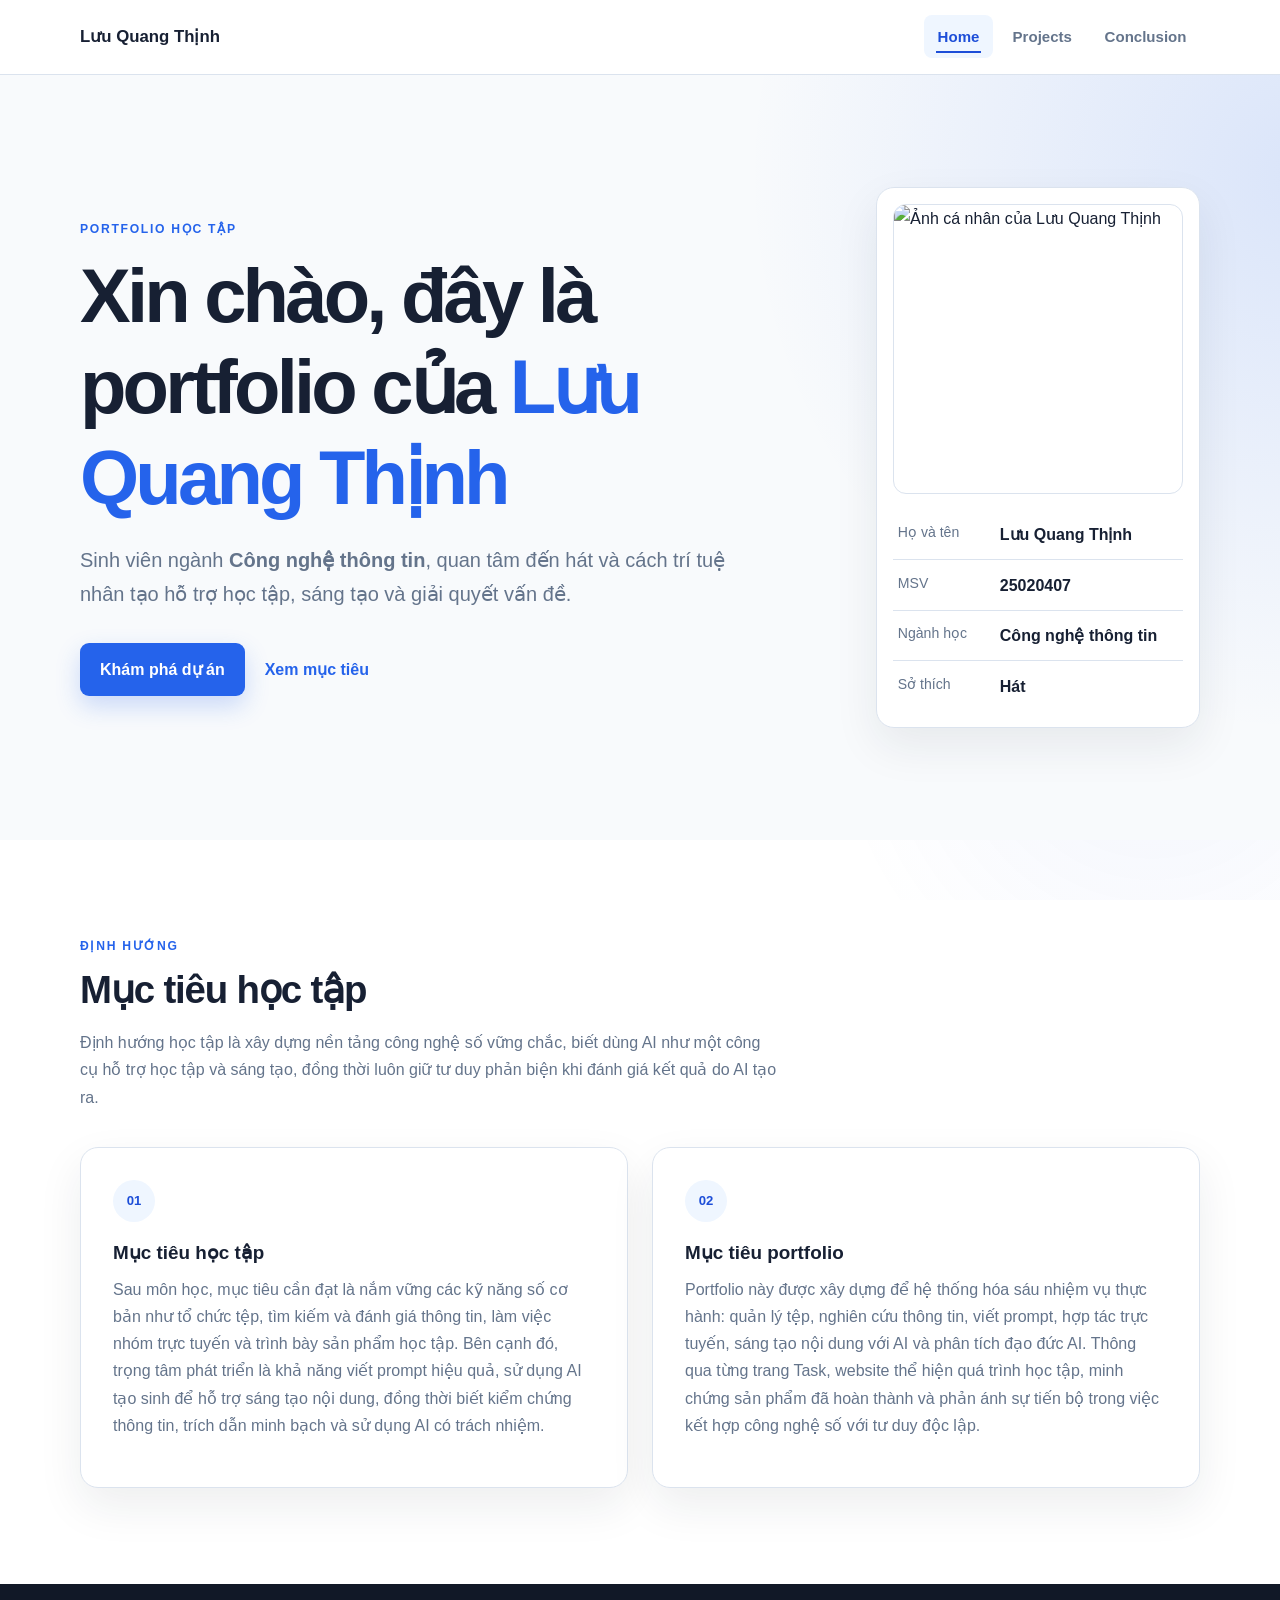
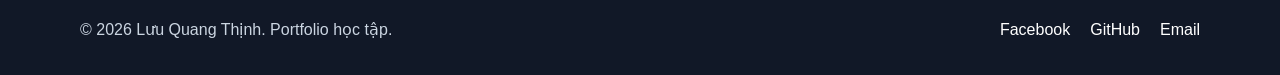
==== index.html @ da43f562 "first commit" ====
<!DOCTYPE html>
<html lang="vi">
<head>
    <meta charset="UTF-8">
    <meta name="viewport" content="width=device-width, initial-scale=1.0">
    <meta name="description" content="Portfolio môn Nhập môn Công nghệ số và Ứng dụng Trí tuệ nhân tạo.">
    <title>Giới thiệu | Portfolio cá nhân</title>
    <link rel="stylesheet" href="style.css?v=20260608">
    <link rel="stylesheet" href="effects.css?v=20260608h">
    <script src="effects.js?v=20260608h" defer></script>
</head>
<body>
    <!-- Liên kết hỗ trợ người dùng bàn phím bỏ qua menu. -->
    <a class="skip-link" href="#main-content">Đi đến nội dung chính</a>

    <!-- Header và menu được giữ nhất quán trên cả ba trang. -->
    <header class="site-header">
        <div class="container nav-wrapper">
            <a class="brand" href="index.html">Lưu Quang Thịnh</a>
            <nav aria-label="Điều hướng chính">
                <ul class="nav-list">
                    <li><a class="active" href="index.html" aria-current="page">Home</a></li>
                    <li><a href="portfolio.html">Projects</a></li>
                    <li><a href="conclusion.html">Conclusion</a></li>
                </ul>
            </nav>
        </div>
    </header>

    <main id="main-content">
        <!-- Khu vực mở đầu: thay nội dung trong ngoặc vuông bằng thông tin cá nhân. -->
        <section class="hero">
            <div class="container hero-grid">
                <div>
                    <p class="eyebrow">Portfolio học tập</p>
                    <h1>Xin chào, đây là portfolio của <span>Lưu Quang Thịnh</span></h1>
                    <p class="lead">
                        Sinh viên ngành <strong>Công nghệ thông tin</strong>, quan tâm đến
                        hát và cách trí tuệ nhân tạo hỗ trợ học tập,
                        sáng tạo và giải quyết vấn đề.
                    </p>
                    <div class="button-group">
                        <a class="button" href="portfolio.html">Khám phá dự án</a>
                        <a class="text-link" href="#goals">Xem mục tiêu</a>
                    </div>
                </div>

                <aside class="profile-card" aria-label="Thông tin nhanh">
                    <img class="profile-photo" src="assets/images/me.png" alt="Ảnh cá nhân của Lưu Quang Thịnh">
                    <dl class="profile-details">
                        <div>
                            <dt>Họ và tên</dt>
                            <dd>Lưu Quang Thịnh</dd>
                        </div>
                        <div>
                            <dt>MSV</dt>
                            <dd>25020407</dd>
                        </div>
                        <div>
                            <dt>Ngành học</dt>
                            <dd>Công nghệ thông tin</dd>
                        </div>
                        <div>
                            <dt>Sở thích</dt>
                            <dd>Hát</dd>
                        </div>
                    </dl>
                </aside>
            </div>
        </section>

        <!-- Hai thẻ mục tiêu giúp nội dung ngắn gọn và dễ chấm theo rubric. -->
        <section id="goals" class="section">
            <div class="container">
                <div class="section-heading">
                    <p class="eyebrow">Định hướng</p>
                    <h2>Mục tiêu học tập</h2>
                    <p>
                        Định hướng học tập là xây dựng nền tảng công nghệ số vững chắc, biết
                        dùng AI như một công cụ hỗ trợ học tập và sáng tạo, đồng thời luôn giữ
                        tư duy phản biện khi đánh giá kết quả do AI tạo ra.
                    </p>
                </div>

                <div class="card-grid two-columns">
                    <article class="card">
                        <span class="card-number">01</span>
                        <h3>Mục tiêu học tập</h3>
                        <p>
                            Sau môn học, mục tiêu cần đạt là nắm vững các kỹ năng số cơ bản như
                            tổ chức tệp, tìm kiếm và đánh giá thông tin, làm việc nhóm trực tuyến
                            và trình bày sản phẩm học tập. Bên cạnh đó, trọng tâm phát triển là
                            khả năng viết prompt hiệu quả, sử dụng AI tạo sinh để hỗ trợ sáng tạo
                            nội dung, đồng thời biết kiểm chứng thông tin, trích dẫn minh bạch và
                            sử dụng AI có trách nhiệm.
                        </p>
                    </article>

                    <article class="card">
                        <span class="card-number">02</span>
                        <h3>Mục tiêu portfolio</h3>
                        <p>
                            Portfolio này được xây dựng để hệ thống hóa sáu nhiệm vụ thực hành:
                            quản lý tệp, nghiên cứu thông tin, viết prompt, hợp tác trực tuyến,
                            sáng tạo nội dung với AI và phân tích đạo đức AI. Thông qua từng trang
                            Task, website thể hiện quá trình học tập, minh chứng sản phẩm đã hoàn
                            thành và phản ánh sự tiến bộ trong việc kết hợp công nghệ số với tư duy
                            độc lập.
                        </p>
                    </article>
                </div>
            </div>
        </section>
    </main>

    <!-- Cập nhật năm, email và đường dẫn mạng xã hội trước khi nộp bài. -->
    <footer class="site-footer">
        <div class="container footer-wrapper">
            <p>&copy; 2026 Lưu Quang Thịnh. Portfolio học tập.</p>
            <ul class="social-links" aria-label="Hồ sơ mạng xã hội">
                <li><a href="https://www.facebook.com/thinh.luuquang.33" target="_blank" rel="noopener noreferrer">Facebook</a></li>
                <li><a href="https://github.com/shibaizabest" target="_blank" rel="noopener noreferrer">GitHub</a></li>
                <li><a href="mailto:25020407@vnu.edu.vn">Email</a></li>
            </ul>
        </div>
    </footer>
</body>
</html>
---- style.css ----
/* =========================================================
   1. BIẾN THIẾT KẾ VÀ THIẾT LẬP CHUNG
   Chỉ cần đổi --accent để thay màu nhấn trên toàn website.
   ========================================================= */
:root {
    --accent: #2563eb;
    --accent-dark: #1d4ed8;
    --accent-soft: #eff6ff;
    --text: #172033;
    --muted: #64748b;
    --surface: #ffffff;
    --surface-alt: #f8fafc;
    --border: #dbe3ee;
    --shadow: 0 18px 45px rgba(23, 32, 51, 0.08);
    --radius: 18px;
    --container: 1120px;
}

*,
*::before,
*::after {
    box-sizing: border-box;
}

html {
    scroll-behavior: smooth;
}

body {
    margin: 0;
    color: var(--text);
    background: var(--surface);
    font-family: Inter, "Segoe UI", Roboto, Helvetica, Arial, sans-serif;
    font-size: 1rem;
    line-height: 1.7;
}

img {
    display: block;
    width: 100%;
    height: auto;
    border-radius: 14px;
}

a {
    color: var(--accent);
    text-decoration: none;
}

a:hover {
    color: var(--accent-dark);
}

h1,
h2,
h3 {
    margin-top: 0;
    color: var(--text);
    line-height: 1.2;
}

h1 {
    margin-bottom: 1.25rem;
    font-size: clamp(2.35rem, 6vw, 4.75rem);
    letter-spacing: -0.05em;
}

h2 {
    margin-bottom: 1rem;
    font-size: clamp(1.75rem, 3vw, 2.5rem);
    letter-spacing: -0.03em;
}

h3 {
    margin-bottom: 0.7rem;
    font-size: 1.18rem;
}

p {
    margin-top: 0;
}

code {
    padding: 0.18rem 0.4rem;
    color: var(--accent-dark);
    background: var(--accent-soft);
    border-radius: 5px;
}

figure {
    margin: 0;
}

figcaption {
    margin-top: 0.65rem;
    color: var(--muted);
    font-size: 0.9rem;
}

/* Khung nội dung chung giữ trang cân đối trên màn hình lớn. */
.container {
    width: min(calc(100% - 2.5rem), var(--container));
    margin-inline: auto;
}

.narrow {
    max-width: 780px;
}

.section {
    padding: 6rem 0;
}

.skip-link {
    position: fixed;
    z-index: 1000;
    top: 0.75rem;
    left: 0.75rem;
    padding: 0.65rem 1rem;
    color: #ffffff;
    background: var(--accent);
    border-radius: 8px;
    transform: translateY(-150%);
}

.skip-link:focus {
    transform: translateY(0);
}

/* =========================================================
   2. HEADER, MENU VÀ FOOTER
   ========================================================= */
.site-header {
    position: sticky;
    z-index: 100;
    top: 0;
    background: rgba(255, 255, 255, 0.94);
    border-bottom: 1px solid var(--border);
    backdrop-filter: blur(12px);
}

.nav-wrapper,
.footer-wrapper {
    display: flex;
    align-items: center;
    justify-content: space-between;
    gap: 2rem;
}

.nav-wrapper {
    min-height: 74px;
}

.brand {
    color: var(--text);
    font-size: 1.05rem;
    font-weight: 800;
}

.nav-list,
.social-links,
.task-nav ul {
    display: flex;
    margin: 0;
    padding: 0;
    list-style: none;
}

.nav-list {
    gap: 0.35rem;
}

.nav-list a {
    display: block;
    padding: 0.55rem 0.85rem;
    color: var(--muted);
    border-radius: 8px;
    font-size: 0.94rem;
    font-weight: 700;
}

.nav-list a:hover,
.nav-list a.active {
    color: var(--accent-dark);
    background: var(--accent-soft);
}

.site-footer {
    padding: 2rem 0;
    color: #cbd5e1;
    background: #111827;
}

.site-footer p {
    margin: 0;
}

.social-links {
    gap: 1.25rem;
}

.social-links a {
    color: #ffffff;
}

/* =========================================================
   3. TRANG GIỚI THIỆU
   ========================================================= */
.hero {
    padding: 7rem 0;
    overflow: hidden;
    background:
        radial-gradient(circle at 90% 10%, rgba(37, 99, 235, 0.14), transparent 32%),
        var(--surface-alt);
}

.hero-grid {
    display: grid;
    grid-template-columns: minmax(0, 1.5fr) minmax(280px, 0.7fr);
    align-items: center;
    gap: clamp(3rem, 8vw, 7rem);
}

.hero h1 span {
    color: var(--accent);
}

.eyebrow,
.box-label {
    margin-bottom: 0.65rem;
    color: var(--accent);
    font-size: 0.76rem;
    font-weight: 800;
    letter-spacing: 0.14em;
    text-transform: uppercase;
}

.lead {
    max-width: 720px;
    color: var(--muted);
    font-size: clamp(1.05rem, 2vw, 1.25rem);
}

.student-meta {
    display: flex;
    flex-wrap: wrap;
    gap: 0.65rem;
    margin-top: 1.5rem;
}

.student-meta span {
    padding: 0.35rem 0.7rem;
    color: var(--accent-dark);
    background: var(--accent-soft);
    border-radius: 999px;
    font-size: 0.85rem;
    font-weight: 700;
}

.button-group {
    display: flex;
    align-items: center;
    gap: 1.25rem;
    margin-top: 2rem;
}

.button {
    display: inline-block;
    padding: 0.8rem 1.25rem;
    color: #ffffff;
    background: var(--accent);
    border-radius: 9px;
    box-shadow: 0 10px 24px rgba(37, 99, 235, 0.22);
    font-weight: 750;
}

.button:hover {
    color: #ffffff;
    background: var(--accent-dark);
    transform: translateY(-1px);
}

.text-link {
    font-weight: 750;
}

.profile-card,
.card,
.reflection-card {
    background: var(--surface);
    border: 1px solid var(--border);
    border-radius: var(--radius);
    box-shadow: var(--shadow);
}

.profile-card {
    padding: 1rem;
}

.avatar-placeholder {
    display: grid;
    min-height: 270px;
    place-items: center;
    color: var(--accent-dark);
    background: var(--accent-soft);
    border: 1px dashed var(--accent);
    border-radius: 13px;
    font-weight: 700;
}

.profile-photo {
    width: 100%;
    aspect-ratio: 1 / 1;
    object-fit: cover;
    border: 1px solid var(--border);
    border-radius: 13px;
}

.profile-details {
    margin: 1rem 0 0;
}

.profile-details div {
    display: grid;
    grid-template-columns: 90px 1fr;
    gap: 0.75rem;
    padding: 0.7rem 0.3rem;
    border-bottom: 1px solid var(--border);
}

.profile-details div:last-child {
    border-bottom: 0;
}

.profile-details dt {
    color: var(--muted);
    font-size: 0.88rem;
}

.profile-details dd {
    margin: 0;
    font-weight: 700;
}

.section-heading {
    max-width: 700px;
    margin-bottom: 2.25rem;
}

.section-heading > p:last-child {
    color: var(--muted);
}

.card-grid {
    display: grid;
    gap: 1.5rem;
}

.two-columns {
    grid-template-columns: repeat(2, 1fr);
}

.card {
    padding: 2rem;
}

.card-number {
    display: inline-grid;
    width: 42px;
    height: 42px;
    margin-bottom: 1.25rem;
    place-items: center;
    color: var(--accent-dark);
    background: var(--accent-soft);
    border-radius: 50%;
    font-size: 0.82rem;
    font-weight: 800;
}

.card p,
.reflection-card p {
    color: var(--muted);
}

/* =========================================================
   4. TRANG DỰ ÁN
   ========================================================= */
.page-banner {
    padding: 5.5rem 0 4.5rem;
    background: var(--surface-alt);
    border-bottom: 1px solid var(--border);
}

.page-banner h1 {
    font-size: clamp(2.5rem, 6vw, 4rem);
}

.task-nav {
    position: sticky;
    z-index: 90;
    top: 74px;
    overflow-x: auto;
    background: var(--surface);
    border-bottom: 1px solid var(--border);
}

.task-nav ul {
    gap: 0.4rem;
    padding: 0.75rem 0;
}

.task-nav a {
    display: block;
    min-width: max-content;
    padding: 0.45rem 0.8rem;
    color: var(--muted);
    border-radius: 7px;
    font-size: 0.86rem;
    font-weight: 750;
}

.task-nav a:hover {
    color: var(--accent-dark);
    background: var(--accent-soft);
}

.task-list {
    padding-top: 4rem;
    padding-bottom: 6rem;
}

.task-card {
    scroll-margin-top: 150px;
    margin-bottom: 2rem;
    background: var(--surface);
    border: 1px solid var(--border);
    border-radius: var(--radius);
    box-shadow: var(--shadow);
    overflow: hidden;
}

.task-header {
    padding: 1.75rem 2rem;
    background: var(--surface-alt);
    border-bottom: 1px solid var(--border);
}

.task-header h2 {
    margin: 0;
}

.task-label {
    display: block;
    margin-bottom: 0.45rem;
    color: var(--accent);
    font-size: 0.76rem;
    font-weight: 850;
    letter-spacing: 0.13em;
    text-transform: uppercase;
}

.task-content {
    padding: 2rem;
}

.document-actions {
    display: flex;
    align-items: center;
    justify-content: space-between;
    gap: 1.5rem;
    padding: 1.25rem 2rem;
    background: var(--accent-soft);
    border-top: 1px solid #bfdbfe;
}

.document-actions p {
    margin: 0;
    color: var(--text);
}

.button-small {
    min-width: max-content;
    padding: 0.65rem 1rem;
    font-size: 0.9rem;
}

.task-evidence {
    padding: 0 2rem 2rem;
}

.inline-evidence {
    margin-top: 1.5rem;
}

.inline-evidence img {
    max-height: 560px;
    object-fit: contain;
    background: var(--surface-alt);
}

.task-evidence img {
    max-height: 520px;
    object-fit: contain;
    background: var(--surface-alt);
}

.media-grid,
.content-grid,
.showcase-grid,
.prompt-grid {
    display: grid;
    gap: 2rem;
}

.media-grid {
    grid-template-columns: minmax(0, 1.05fr) minmax(0, 0.95fr);
}

.content-grid,
.showcase-grid,
.prompt-grid {
    grid-template-columns: repeat(2, minmax(0, 1fr));
}

.wide-figure {
    margin-bottom: 2rem;
}

.analysis-box,
.prompt-box,
.digital-content {
    padding: 1.5rem;
    background: var(--surface-alt);
    border: 1px solid var(--border);
    border-radius: 14px;
}

.analysis-box {
    border-left: 4px solid var(--accent);
}

.prompt-grid {
    margin-bottom: 1.5rem;
}

.prompt-box blockquote {
    margin: 1rem 0;
    padding-left: 1rem;
    color: var(--muted);
    border-left: 3px solid var(--border);
}

.prompt-box.improved {
    background: var(--accent-soft);
    border-color: #bfdbfe;
}

.check-list,
.principle-list,
.process-list {
    padding-left: 1.25rem;
}

.check-list li,
.principle-list li,
.process-list li {
    margin-bottom: 0.75rem;
}

.digital-content {
    min-height: 100%;
}

/* =========================================================
   5. TRANG TỔNG KẾT
   ========================================================= */
.reflection-grid {
    display: grid;
    grid-template-columns: repeat(3, 1fr);
    gap: 1.5rem;
}

.reflection-card {
    padding: 2rem;
}

.reflection-card h2 {
    font-size: 1.55rem;
}

.reflection-card ul {
    padding-left: 1.2rem;
}

.reflection-card li {
    margin-bottom: 0.65rem;
}

.highlight-note {
    padding: 1rem;
    background: var(--accent-soft);
    border-radius: 10px;
}

.closing-section {
    padding: 5.5rem 0;
    text-align: center;
    background: var(--surface-alt);
    border-top: 1px solid var(--border);
}

.closing-section p:not(.eyebrow) {
    color: var(--muted);
}

.closing-section .button {
    margin-top: 1rem;
}

/* =========================================================
   6. RESPONSIVE: TABLET VÀ ĐIỆN THOẠI
   ========================================================= */
@media (max-width: 850px) {
    .hero-grid,
    .reflection-grid {
        grid-template-columns: 1fr;
    }

    .hero {
        padding: 5rem 0;
    }

    .profile-card {
        max-width: 520px;
    }

    .reflection-grid {
        max-width: 720px;
    }
}

@media (max-width: 700px) {
    .section {
        padding: 4rem 0;
    }

    .nav-wrapper,
    .footer-wrapper {
        flex-direction: column;
        align-items: flex-start;
    }

    .nav-wrapper {
        gap: 0.45rem;
        padding: 0.8rem 0;
    }

    .nav-list {
        flex-wrap: wrap;
    }

    .task-nav {
        top: 111px;
    }

    .task-card {
        scroll-margin-top: 175px;
    }

    .two-columns,
    .media-grid,
    .content-grid,
    .showcase-grid,
    .prompt-grid {
        grid-template-columns: 1fr;
    }

    .task-header,
    .task-content,
    .card,
    .reflection-card {
        padding: 1.4rem;
    }

    .document-actions {
        align-items: flex-start;
        flex-direction: column;
        padding: 1.25rem 1.4rem;
    }

    .task-evidence {
        padding: 0 1.4rem 1.4rem;
    }

    .footer-wrapper {
        gap: 1rem;
    }
}

@media (max-width: 420px) {
    .container {
        width: min(calc(100% - 1.5rem), var(--container));
    }

    .nav-list a {
        padding-inline: 0.6rem;
        font-size: 0.86rem;
    }

    .button-group,
    .social-links {
        align-items: flex-start;
        flex-direction: column;
        gap: 0.75rem;
    }

    .page-banner {
        padding: 4rem 0 3rem;
    }
}

/* Tôn trọng tùy chọn giảm chuyển động của hệ điều hành. */
@media (prefers-reduced-motion: reduce) {
    html {
        scroll-behavior: auto;
    }

    *,
    *::before,
    *::after {
        transition: none !important;
    }
}

/* =========================================================
   7. TRANG CHI TIẾT TỪNG TASK
   ========================================================= */
.report-hero {
    padding: 4.5rem 0 3.5rem;
    background:
        radial-gradient(circle at 90% 0, rgba(37, 99, 235, 0.15), transparent 34%),
        var(--surface-alt);
    border-bottom: 1px solid var(--border);
}

.report-hero h1 {
    max-width: 900px;
    font-size: clamp(2.25rem, 5vw, 3.8rem);
}

.report-kicker {
    display: flex;
    flex-wrap: wrap;
    gap: 0.6rem;
    margin-top: 1.5rem;
}

.report-kicker span {
    padding: 0.35rem 0.7rem;
    color: var(--accent-dark);
    background: var(--accent-soft);
    border: 1px solid #bfdbfe;
    border-radius: 999px;
    font-size: 0.84rem;
    font-weight: 700;
}

.report-layout {
    display: grid;
    grid-template-columns: 230px minmax(0, 1fr);
    align-items: start;
    gap: 3rem;
    padding-top: 3rem;
    padding-bottom: 5rem;
}

.report-toc {
    position: sticky;
    top: 100px;
    padding: 1.2rem;
    background: var(--surface-alt);
    border: 1px solid var(--border);
    border-radius: 14px;
}

.report-toc strong {
    display: block;
    margin-bottom: 0.7rem;
}

.report-toc ul {
    margin: 0;
    padding: 0;
    list-style: none;
}

.report-toc li + li {
    margin-top: 0.35rem;
}

.report-toc a {
    display: block;
    padding: 0.35rem 0.45rem;
    color: var(--muted);
    border-radius: 6px;
    font-size: 0.9rem;
}

.report-toc a:hover {
    color: var(--accent-dark);
    background: var(--accent-soft);
}

.report-body {
    min-width: 0;
}

.report-section {
    scroll-margin-top: 105px;
    margin-bottom: 2rem;
    padding: clamp(1.4rem, 3vw, 2.2rem);
    background: var(--surface);
    border: 1px solid var(--border);
    border-radius: var(--radius);
    box-shadow: var(--shadow);
}

.report-section > :last-child {
    margin-bottom: 0;
}

.report-section p,
.report-section li {
    color: #46546a;
}

.report-section h2 {
    padding-bottom: 0.8rem;
    border-bottom: 1px solid var(--border);
}

.report-section h3 {
    margin-top: 1.6rem;
}

.report-section h3:first-child {
    margin-top: 0;
}

.step-list {
    display: grid;
    gap: 1rem;
    margin: 0;
    padding: 0;
    list-style: none;
    counter-reset: report-step;
}

.step-list li {
    position: relative;
    padding: 1rem 1rem 1rem 3.6rem;
    background: var(--surface-alt);
    border: 1px solid var(--border);
    border-radius: 12px;
    counter-increment: report-step;
}

.step-list li::before {
    position: absolute;
    top: 0.85rem;
    left: 0.9rem;
    display: grid;
    width: 2rem;
    height: 2rem;
    place-items: center;
    color: #ffffff;
    background: var(--accent);
    border-radius: 50%;
    content: counter(report-step);
    font-size: 0.8rem;
    font-weight: 800;
}

.report-callout {
    margin: 1.25rem 0;
    padding: 1.15rem 1.25rem;
    background: var(--accent-soft);
    border-left: 4px solid var(--accent);
    border-radius: 0 10px 10px 0;
}

.report-callout p {
    margin-bottom: 0;
    color: var(--text);
}

.table-scroll {
    overflow-x: auto;
    margin: 1.25rem 0;
    border: 1px solid var(--border);
    border-radius: 12px;
}

.report-table {
    width: 100%;
    min-width: 720px;
    border-collapse: collapse;
    font-size: 0.9rem;
}

.report-table th,
.report-table td {
    padding: 0.85rem;
    text-align: left;
    vertical-align: top;
    border-bottom: 1px solid var(--border);
}

.report-table th {
    color: var(--text);
    background: var(--accent-soft);
}

.report-table tr:last-child td {
    border-bottom: 0;
}

.report-gallery {
    display: grid;
    grid-template-columns: repeat(2, minmax(0, 1fr));
    gap: 1rem;
    margin-top: 1.25rem;
}

.report-gallery figure {
    padding: 0.75rem;
    background: var(--surface-alt);
    border: 1px solid var(--border);
    border-radius: 12px;
}

.report-gallery img {
    max-height: 560px;
    object-fit: contain;
}

.report-gallery .full-width {
    grid-column: 1 / -1;
}

.prompt-sample {
    margin: 1rem 0;
    padding: 1rem 1.2rem;
    color: #dbeafe;
    background: #172033;
    border-radius: 12px;
    white-space: pre-wrap;
}

.source-list {
    padding-left: 1.25rem;
    font-size: 0.92rem;
}

.source-list li {
    margin-bottom: 0.65rem;
    overflow-wrap: anywhere;
}

.task-pagination {
    display: flex;
    justify-content: space-between;
    gap: 1rem;
    margin-top: 2rem;
}

.task-pagination a {
    padding: 0.75rem 1rem;
    color: var(--text);
    background: var(--surface);
    border: 1px solid var(--border);
    border-radius: 9px;
    font-weight: 700;
}

.task-pagination a:hover {
    color: var(--accent-dark);
    border-color: var(--accent);
}

.download-panel {
    display: flex;
    align-items: center;
    justify-content: space-between;
    gap: 1.5rem;
    margin-top: 2rem;
    padding: 1.2rem 1.4rem;
    background: var(--accent-soft);
    border: 1px solid #bfdbfe;
    border-radius: 12px;
}

.download-panel p {
    margin: 0;
    color: var(--text);
}

@media (max-width: 850px) {
    .report-layout {
        grid-template-columns: 1fr;
        gap: 1.5rem;
    }

    .report-toc {
        position: static;
        overflow-x: auto;
    }

    .report-toc ul {
        display: flex;
        gap: 0.35rem;
    }

    .report-toc li + li {
        margin-top: 0;
    }

    .report-toc a {
        min-width: max-content;
    }
}

@media (max-width: 600px) {
    .report-gallery {
        grid-template-columns: 1fr;
    }

    .report-gallery .full-width {
        grid-column: auto;
    }

    .download-panel,
    .task-pagination {
        align-items: stretch;
        flex-direction: column;
    }

    .task-pagination a {
        text-align: center;
    }
}
---- effects.css ----
/* Optional interaction layer.
   Initial rendering is kept visually identical for screenshots/PDF. */
:root {
    --fx-ease: cubic-bezier(0.2, 0.8, 0.2, 1);
    --fx-spring: cubic-bezier(0.18, 1.55, 0.32, 1);
    --fx-x: 50vw;
    --fx-y: 50vh;
}

body::before {
    position: fixed;
    z-index: 9999;
    top: 0;
    left: 0;
    width: var(--scroll-progress, 0%);
    height: 3px;
    pointer-events: none;
    content: "";
    background: linear-gradient(90deg, var(--accent), #60a5fa);
    transition: width 120ms linear;
}

body::after {
    position: fixed;
    z-index: -1;
    inset: 0;
    pointer-events: none;
    content: "";
    opacity: 0;
    background:
        radial-gradient(circle at var(--fx-x) var(--fx-y), rgba(37, 99, 235, 0.11), transparent 20rem),
        radial-gradient(circle at 10% 20%, rgba(96, 165, 250, 0.08), transparent 18rem),
        radial-gradient(circle at 90% 80%, rgba(29, 78, 216, 0.06), transparent 20rem);
    transition: opacity 400ms var(--fx-ease);
}

.fx-ready::after {
    opacity: 1;
}

.fx-page-enter main {
    animation: page-arrive 760ms var(--fx-ease) both;
}

@keyframes page-arrive {
    from {
        opacity: 0;
        filter: blur(8px) saturate(1.35);
        transform: translateY(22px) scale(0.975);
    }

    to {
        opacity: 1;
        filter: blur(0);
        transform: translateY(0);
    }
}

.fx-navigating main,
.fx-navigating .site-header,
.fx-navigating .site-footer {
    pointer-events: none;
    animation: page-depart 900ms var(--fx-ease) both;
}

@keyframes page-depart {
    0% {
        opacity: 1;
        filter: blur(0);
        transform: scale(1);
    }

    45% {
        opacity: 0.72;
        filter: blur(4px) saturate(1.25);
        transform: scale(0.985);
    }

    100% {
        opacity: 0;
        filter: blur(12px) saturate(1.6);
        transform: scale(0.955) translateY(-12px);
    }
}

.cursor-orb {
    position: fixed;
    z-index: 9998;
    top: 0;
    left: 0;
    width: 18px;
    height: 18px;
    pointer-events: none;
    border: 2px solid rgba(37, 99, 235, 0.6);
    border-radius: 50%;
    opacity: 0;
    transform: translate3d(-50%, -50%, 0);
    transition:
        width 180ms var(--fx-ease),
        height 180ms var(--fx-ease),
        opacity 180ms var(--fx-ease),
        border-color 180ms var(--fx-ease);
}

.cursor-orb.active {
    opacity: 1;
}

.cursor-orb.hover {
    width: 42px;
    height: 42px;
    border-color: rgba(37, 99, 235, 0.25);
    background: rgba(37, 99, 235, 0.07);
}

.fx-ready .card,
.fx-ready .task-card,
.fx-ready .reflection-card,
.fx-ready .report-section,
.fx-ready .profile-card {
    position: relative;
    overflow: hidden;
    transition: transform 220ms var(--fx-ease), box-shadow 220ms var(--fx-ease), border-color 220ms var(--fx-ease);
    transform-style: preserve-3d;
    will-change: transform;
}

.fx-ready .card::before,
.fx-ready .task-card::before,
.fx-ready .reflection-card::before,
.fx-ready .report-section::before,
.fx-ready .profile-card::before {
    position: absolute;
    inset: 0;
    pointer-events: none;
    content: "";
    opacity: 0;
    background:
        radial-gradient(circle at var(--local-x, 50%) var(--local-y, 50%), rgba(37, 99, 235, 0.12), transparent 14rem),
        linear-gradient(120deg, transparent 20%, rgba(255, 255, 255, 0.35), transparent 38%);
    transform: translateX(-18%);
    transition: opacity 220ms var(--fx-ease), transform 420ms var(--fx-ease);
}

.fx-ready .card:hover,
.fx-ready .task-card:hover,
.fx-ready .reflection-card:hover,
.fx-ready .report-section:hover,
.fx-ready .profile-card:hover {
    border-color: rgba(37, 99, 235, 0.35);
    box-shadow: 0 22px 55px rgba(23, 32, 51, 0.12);
    transform: translateY(-4px) rotateX(var(--tilt-x, 0deg)) rotateY(var(--tilt-y, 0deg));
}

.fx-ready .card:hover::before,
.fx-ready .task-card:hover::before,
.fx-ready .reflection-card:hover::before,
.fx-ready .report-section:hover::before,
.fx-ready .profile-card:hover::before {
    opacity: 1;
    transform: translateX(0);
}

.fx-ready .button,
.fx-ready .nav-list a,
.fx-ready .task-nav a,
.fx-ready .task-pagination a,
.fx-ready .social-links a {
    transition: color 180ms var(--fx-ease), background-color 180ms var(--fx-ease), border-color 180ms var(--fx-ease), box-shadow 180ms var(--fx-ease), transform 180ms var(--fx-ease);
}

.fx-ready .button:hover {
    box-shadow: 0 14px 32px rgba(37, 99, 235, 0.28);
}

.fx-ready .button,
.fx-ready .nav-list a {
    will-change: transform;
}

.button,
.nav-list a,
.task-pagination a {
    position: relative;
    overflow: hidden;
}

.ripple {
    position: absolute;
    width: 16px;
    height: 16px;
    pointer-events: none;
    background: rgba(255, 255, 255, 0.45);
    border-radius: 50%;
    transform: translate(-50%, -50%) scale(0);
    animation: ripple-pop 620ms var(--fx-ease);
}

@keyframes ripple-pop {
    to {
        opacity: 0;
        transform: translate(-50%, -50%) scale(18);
    }
}

.nav-list a::after {
    position: absolute;
    right: 0.75rem;
    bottom: 0.35rem;
    left: 0.75rem;
    height: 2px;
    content: "";
    background: currentColor;
    transform: scaleX(0);
    transform-origin: left;
    transition: transform 200ms var(--fx-ease);
}

.nav-list a:hover::after,
.nav-list a.active::after {
    transform: scaleX(1);
}

.fx-ready img {
    transition: filter 220ms var(--fx-ease), transform 220ms var(--fx-ease);
}

.fx-ready figure:hover img {
    filter: saturate(1.06) contrast(1.02);
    transform: scale(1.01);
}

.fx-reveal {
    opacity: 0;
    transform: translateY(16px);
    transition: opacity 520ms var(--fx-ease), transform 520ms var(--fx-ease);
}

.fx-reveal.fx-visible {
    opacity: 1;
    transform: translateY(0);
}

.fx-pop {
    animation: fx-pop 520ms var(--fx-ease);
}

@keyframes fx-pop {
    0% {
        transform: scale(0.98);
    }

    55% {
        transform: scale(1.012);
    }

    100% {
        transform: scale(1);
    }
}

.fx-current {
    outline: 2px solid rgba(37, 99, 235, 0.18);
    outline-offset: 5px;
    box-shadow: 0 0 0 8px rgba(37, 99, 235, 0.035), var(--shadow);
}

.back-to-top {
    position: fixed;
    z-index: 120;
    right: 1.25rem;
    bottom: 1.25rem;
    display: grid;
    width: 44px;
    height: 44px;
    place-items: center;
    color: #ffffff;
    background: var(--accent);
    border: 0;
    border-radius: 999px;
    box-shadow: 0 16px 35px rgba(37, 99, 235, 0.25);
    cursor: pointer;
    opacity: 0;
    pointer-events: none;
    transform: translateY(8px);
    transition: opacity 180ms var(--fx-ease), transform 180ms var(--fx-ease), background-color 180ms var(--fx-ease);
}

.back-to-top:hover {
    background: var(--accent-dark);
    transform: translateY(4px);
}

.back-to-top.show {
    opacity: 1;
    pointer-events: auto;
    transform: translateY(0);
}

/* Premium route transition and button motion. */
.route-curtain {
    position: fixed;
    z-index: 10020;
    inset: 0;
    display: grid;
    pointer-events: none;
    place-items: center;
    color: #ffffff;
    background:
        radial-gradient(circle at var(--fx-x, 50vw) var(--fx-y, 50vh), rgba(255, 255, 255, 0.28), transparent 15rem),
        radial-gradient(circle at 20% 80%, rgba(96, 165, 250, 0.48), transparent 22rem),
        radial-gradient(circle at 85% 15%, rgba(147, 197, 253, 0.35), transparent 20rem),
        linear-gradient(135deg, #020617 0%, #1d4ed8 45%, #60a5fa 100%);
    clip-path: circle(0% at var(--fx-x, 50vw) var(--fx-y, 50vh));
    opacity: 0;
    transform: translateZ(0);
}

.route-curtain::before {
    width: min(76vw, 520px);
    height: min(76vw, 520px);
    content: "";
    border: 1px solid rgba(255, 255, 255, 0.28);
    border-radius: 50%;
    background:
        radial-gradient(circle, rgba(255, 255, 255, 0.2), transparent 52%),
        conic-gradient(from 0deg, transparent, rgba(255, 255, 255, 0.55), transparent 28%, rgba(255, 255, 255, 0.25), transparent 58%);
    box-shadow:
        0 0 80px rgba(147, 197, 253, 0.42),
        inset 0 0 60px rgba(255, 255, 255, 0.14);
    animation: portal-spin 900ms linear infinite, portal-pulse 1100ms var(--fx-ease) infinite alternate;
}

.route-curtain::after {
    position: absolute;
    content: "Đang mở trang";
    font-size: 0.78rem;
    font-weight: 850;
    letter-spacing: 0.16em;
    text-transform: uppercase;
}

.route-curtain.enter {
    animation: route-enter 850ms var(--fx-ease) both;
}

.route-curtain.leave {
    animation: route-leave 1050ms var(--fx-ease) both;
}

@keyframes route-enter {
    from {
        opacity: 1;
        clip-path: circle(150% at var(--fx-x, 50vw) var(--fx-y, 50vh));
    }

    to {
        opacity: 0;
        clip-path: circle(0% at var(--fx-x, 50vw) var(--fx-y, 50vh));
        filter: blur(6px);
    }
}

@keyframes route-leave {
    from {
        opacity: 0;
        clip-path: circle(0% at var(--fx-x, 50vw) var(--fx-y, 50vh));
    }

    35% {
        opacity: 1;
    }

    62% {
        clip-path: circle(74% at var(--fx-x, 50vw) var(--fx-y, 50vh));
    }

    to {
        opacity: 1;
        clip-path: circle(150% at var(--fx-x, 50vw) var(--fx-y, 50vh));
    }
}

@keyframes portal-spin {
    to {
        transform: rotate(1turn);
    }
}

@keyframes portal-pulse {
    from {
        transform: scale(0.92);
    }

    to {
        transform: scale(1.08);
    }
}

.fx-ready .button,
.fx-ready .nav-list a,
.fx-ready .task-nav a,
.fx-ready .task-pagination a {
    --mag-x: 0px;
    --mag-y: 0px;
    --press-scale: 1;
    transform: translate3d(var(--mag-x), var(--mag-y), 0) scale(var(--press-scale));
    transform-origin: center;
    will-change: transform;
}

.fx-ready .button:hover,
.fx-ready .task-pagination a:hover {
    --press-scale: 1.045;
}

.fx-ready .button.fx-pressed,
.fx-ready .nav-list a.fx-pressed,
.fx-ready .task-pagination a.fx-pressed {
    animation: premium-button-bounce 620ms var(--fx-spring);
}

@keyframes premium-button-bounce {
    0% {
        transform: translate3d(var(--mag-x), var(--mag-y), 0) scale(1);
    }

    28% {
        transform: translate3d(var(--mag-x), calc(var(--mag-y) - 8px), 0) scale(1.11, 0.93);
    }

    52% {
        transform: translate3d(var(--mag-x), calc(var(--mag-y) + 2px), 0) scale(0.98, 1.04);
    }

    76% {
        transform: translate3d(var(--mag-x), calc(var(--mag-y) - 2px), 0) scale(1.025, 0.99);
    }

    100% {
        transform: translate3d(var(--mag-x), var(--mag-y), 0) scale(var(--press-scale));
    }
}

.button::before,
.task-pagination a::before {
    position: absolute;
    inset: -40% -80%;
    pointer-events: none;
    content: "";
    background: linear-gradient(115deg, transparent 35%, rgba(255, 255, 255, 0.45), transparent 60%);
    transform: translateX(-72%) rotate(8deg);
    transition: transform 640ms var(--fx-ease);
}

.button:hover::before,
.task-pagination a:hover::before {
    transform: translateX(72%) rotate(8deg);
}

.fx-particles {
    position: fixed;
    z-index: -1;
    inset: 0;
    overflow: hidden;
    pointer-events: none;
}

.fx-particle {
    position: absolute;
    width: var(--size);
    height: var(--size);
    background: linear-gradient(135deg, rgba(37, 99, 235, 0.22), rgba(96, 165, 250, 0.1));
    border-radius: 999px;
    filter: blur(0.2px);
    opacity: 0;
    animation: particle-float var(--duration) linear infinite;
    animation-delay: var(--delay);
}

.fx-ready .hero,
.fx-ready .page-banner,
.fx-ready .report-hero {
    background-size: 130% 130%;
    animation: aurora-shift 12s ease-in-out infinite alternate;
}

@keyframes aurora-shift {
    from {
        background-position: 0% 0%;
    }

    to {
        background-position: 100% 35%;
    }
}

@keyframes particle-float {
    0% {
        opacity: 0;
        transform: translate3d(var(--x), 105vh, 0) scale(0.8);
    }

    10%,
    80% {
        opacity: 1;
    }

    100% {
        opacity: 0;
        transform: translate3d(calc(var(--x) + var(--drift)), -10vh, 0) scale(1.15);
    }
}

.lightbox {
    position: fixed;
    z-index: 10001;
    inset: 0;
    display: grid;
    padding: 2rem;
    place-items: center;
    background: rgba(15, 23, 42, 0.86);
    opacity: 0;
    pointer-events: none;
    backdrop-filter: blur(10px);
    transition: opacity 220ms var(--fx-ease);
}

.lightbox.show {
    opacity: 1;
    pointer-events: auto;
}

.lightbox img {
    width: auto;
    max-width: min(1100px, 94vw);
    max-height: 86vh;
    border-radius: 16px;
    box-shadow: 0 30px 80px rgba(0, 0, 0, 0.35);
    transform: scale(0.96);
    transition: transform 220ms var(--fx-ease);
}

.lightbox.show img {
    transform: scale(1);
}

.lightbox button {
    position: absolute;
    top: 1rem;
    right: 1rem;
    width: 42px;
    height: 42px;
    color: #ffffff;
    background: rgba(255, 255, 255, 0.12);
    border: 1px solid rgba(255, 255, 255, 0.28);
    border-radius: 999px;
    cursor: pointer;
    font-size: 1.3rem;
}

@media (prefers-reduced-motion: reduce) {
    body::before,
    body::after,
    .fx-reveal,
    .back-to-top,
    .cursor-orb,
    .fx-particle,
    .lightbox,
    .lightbox img {
        transition: none !important;
        animation: none !important;
    }

    .fx-reveal {
        opacity: 1;
        transform: none;
    }
}

@media print {
    body::before,
    body::after,
    .back-to-top,
    .route-curtain,
    .cursor-orb,
    .fx-particles,
    .lightbox {
        display: none !important;
    }

    .fx-reveal {
        opacity: 1 !important;
        transform: none !important;
    }
}

/* Square sweep page transition override. */
.route-curtain {
    overflow: hidden;
    background: transparent !important;
    clip-path: none !important;
}

.route-curtain::before,
.route-curtain::after {
    display: none !important;
}

.route-curtain.enter,
.route-curtain.leave {
    opacity: 1;
    animation: none;
}

.route-tile {
    position: absolute;
    top: var(--tile-top);
    left: -38vmax;
    width: var(--tile-size);
    height: var(--tile-size);
    background:
        linear-gradient(135deg, rgba(255, 255, 255, 0.16), transparent 34%),
        linear-gradient(135deg, #0f172a 0%, #1d4ed8 50%, #60a5fa 100%);
    border: 1px solid rgba(255, 255, 255, 0.16);
    border-radius: 18%;
    box-shadow:
        0 26px 70px rgba(37, 99, 235, 0.32),
        inset 0 0 34px rgba(255, 255, 255, 0.13);
    opacity: 0;
    transform: translate3d(-12vw, 0, 0) rotate(-10deg) scale(0.88);
}

.route-curtain.leave .route-tile {
    animation: square-sweep-leave 980ms var(--fx-ease) both;
    animation-delay: var(--tile-delay);
}

.route-curtain.enter .route-tile {
    animation: square-sweep-enter 880ms var(--fx-ease) both;
    animation-delay: var(--tile-delay);
}

.route-curtain.leave .route-tile:nth-child(2n),
.route-curtain.enter .route-tile:nth-child(2n) {
    background:
        linear-gradient(135deg, rgba(255, 255, 255, 0.18), transparent 38%),
        linear-gradient(135deg, #1e3a8a 0%, #2563eb 52%, #93c5fd 100%);
}

.route-curtain.leave .route-tile:nth-child(3n),
.route-curtain.enter .route-tile:nth-child(3n) {
    border-radius: 24%;
    filter: saturate(1.15);
}

@keyframes square-sweep-leave {
    0% {
        opacity: 0;
        transform: translate3d(-18vw, 0, 0) rotate(-12deg) scale(0.85);
    }

    18% {
        opacity: 1;
    }

    58% {
        opacity: 1;
        transform: translate3d(50vw, 0, 0) rotate(6deg) scale(1.12);
    }

    100% {
        opacity: 1;
        transform: translate3d(136vw, 0, 0) rotate(16deg) scale(1);
    }
}

@keyframes square-sweep-enter {
    0% {
        opacity: 1;
        transform: translate3d(46vw, 0, 0) rotate(6deg) scale(1.08);
    }

    30% {
        opacity: 1;
    }

    100% {
        opacity: 0;
        transform: translate3d(142vw, 0, 0) rotate(18deg) scale(0.92);
    }
}

@media (max-width: 700px) {
    .route-tile {
        width: calc(var(--tile-size) * 1.25);
        height: calc(var(--tile-size) * 1.25);
    }
}

@media (prefers-reduced-motion: reduce) {
    .route-tile {
        animation-duration: 520ms !important;
    }
}
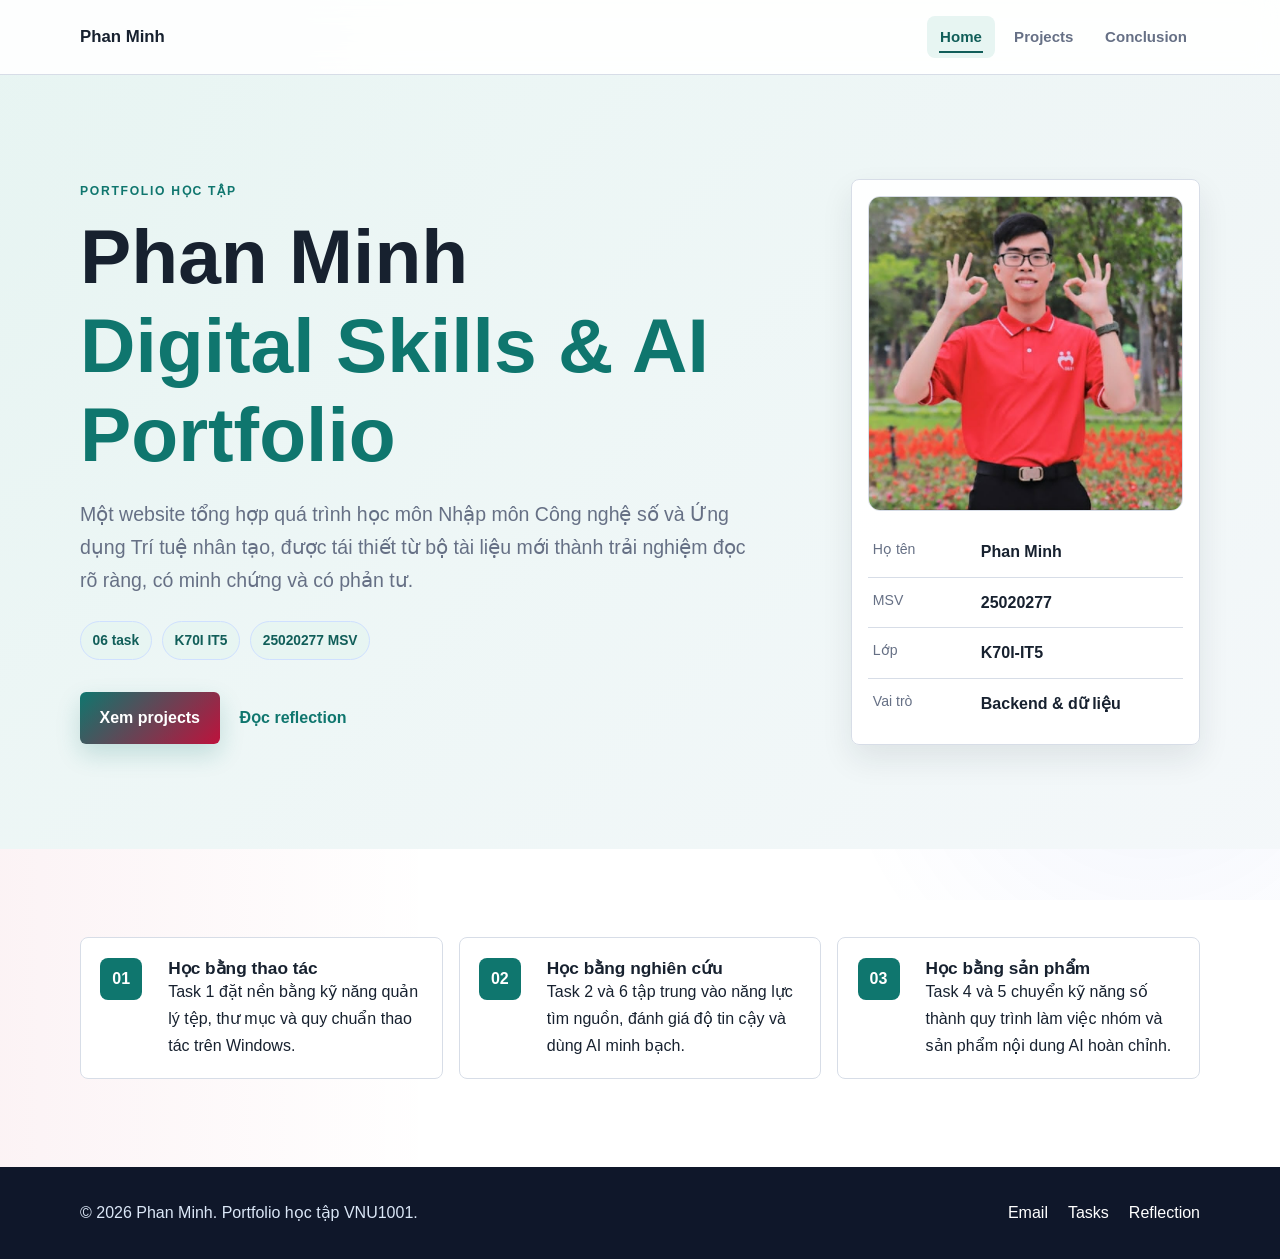
==== commit 40487523: "Phan Minh" ====
--- a/index.html
+++ b/index.html
@@ -3,124 +3,71 @@
 <head>
     <meta charset="UTF-8">
     <meta name="viewport" content="width=device-width, initial-scale=1.0">
-    <meta name="description" content="Portfolio môn Nhập môn Công nghệ số và Ứng dụng Trí tuệ nhân tạo.">
-    <title>Giới thiệu | Portfolio cá nhân</title>
-    <link rel="stylesheet" href="style.css?v=20260608">
-    <link rel="stylesheet" href="effects.css?v=20260608h">
-    <script src="effects.js?v=20260608h" defer></script>
+    <link rel="stylesheet" href="style.css?v=20260608-style2">
+    <link rel="stylesheet" href="effects.css?v=20260608-block">
+    <script src="effects.js?v=20260608-block" defer></script>
+    <meta name="description" content="Portfolio học tập của Phan Minh về công nghệ số và AI.">
+    <title>Giới thiệu | Portfolio Phan Minh</title>
 </head>
 <body>
-    <!-- Liên kết hỗ trợ người dùng bàn phím bỏ qua menu. -->
     <a class="skip-link" href="#main-content">Đi đến nội dung chính</a>
-
-    <!-- Header và menu được giữ nhất quán trên cả ba trang. -->
     <header class="site-header">
         <div class="container nav-wrapper">
-            <a class="brand" href="index.html">Lưu Quang Thịnh</a>
+            <a class="brand" href="index.html">Phan Minh</a>
             <nav aria-label="Điều hướng chính">
                 <ul class="nav-list">
-                    <li><a class="active" href="index.html" aria-current="page">Home</a></li>
-                    <li><a href="portfolio.html">Projects</a></li>
-                    <li><a href="conclusion.html">Conclusion</a></li>
+                    <li><a class="active" aria-current="page" href="index.html">Home</a></li>
+                    <li><a  href="portfolio.html">Projects</a></li>
+                    <li><a  href="conclusion.html">Conclusion</a></li>
                 </ul>
             </nav>
         </div>
     </header>
-
     <main id="main-content">
-        <!-- Khu vực mở đầu: thay nội dung trong ngoặc vuông bằng thông tin cá nhân. -->
-        <section class="hero">
+        <section class="hero hero-refresh">
             <div class="container hero-grid">
-                <div>
+                <div class="hero-copy">
                     <p class="eyebrow">Portfolio học tập</p>
-                    <h1>Xin chào, đây là portfolio của <span>Lưu Quang Thịnh</span></h1>
-                    <p class="lead">
-                        Sinh viên ngành <strong>Công nghệ thông tin</strong>, quan tâm đến
-                        hát và cách trí tuệ nhân tạo hỗ trợ học tập,
-                        sáng tạo và giải quyết vấn đề.
-                    </p>
+                    <h1>Phan Minh<br><span>Digital Skills & AI Portfolio</span></h1>
+                    <p class="lead">Một website tổng hợp quá trình học môn Nhập môn Công nghệ số và Ứng dụng Trí tuệ nhân tạo, được tái thiết từ bộ tài liệu mới thành trải nghiệm đọc rõ ràng, có minh chứng và có phản tư.</p>
+                    <div class="hero-stats" aria-label="Thông tin nhanh">
+                        <span><strong>06</strong> task</span>
+                        <span><strong>K70I</strong> IT5</span>
+                        <span><strong>25020277</strong> MSV</span>
+                    </div>
                     <div class="button-group">
-                        <a class="button" href="portfolio.html">Khám phá dự án</a>
-                        <a class="text-link" href="#goals">Xem mục tiêu</a>
+                        <a class="button" href="portfolio.html">Xem projects</a>
+                        <a class="text-link" href="conclusion.html">Đọc reflection</a>
                     </div>
                 </div>
-
-                <aside class="profile-card" aria-label="Thông tin nhanh">
-                    <img class="profile-photo" src="assets/images/me.png" alt="Ảnh cá nhân của Lưu Quang Thịnh">
+                <aside class="profile-card profile-card-new" aria-label="Hồ sơ cá nhân">
+                    <img class="profile-photo" src="assets/images/me.jpg" alt="Ảnh cá nhân của Phan Minh">
                     <dl class="profile-details">
-                        <div>
-                            <dt>Họ và tên</dt>
-                            <dd>Lưu Quang Thịnh</dd>
-                        </div>
-                        <div>
-                            <dt>MSV</dt>
-                            <dd>25020407</dd>
-                        </div>
-                        <div>
-                            <dt>Ngành học</dt>
-                            <dd>Công nghệ thông tin</dd>
-                        </div>
-                        <div>
-                            <dt>Sở thích</dt>
-                            <dd>Hát</dd>
-                        </div>
+                        <div><dt>Họ tên</dt><dd>Phan Minh</dd></div>
+                        <div><dt>MSV</dt><dd>25020277</dd></div>
+                        <div><dt>Lớp</dt><dd>K70I-IT5</dd></div>
+                        <div><dt>Vai trò</dt><dd>Backend & dữ liệu</dd></div>
                     </dl>
                 </aside>
             </div>
         </section>
-
-        <!-- Hai thẻ mục tiêu giúp nội dung ngắn gọn và dễ chấm theo rubric. -->
-        <section id="goals" class="section">
+        <section class="section intro-band">
             <div class="container">
-                <div class="section-heading">
-                    <p class="eyebrow">Định hướng</p>
-                    <h2>Mục tiêu học tập</h2>
-                    <p>
-                        Định hướng học tập là xây dựng nền tảng công nghệ số vững chắc, biết
-                        dùng AI như một công cụ hỗ trợ học tập và sáng tạo, đồng thời luôn giữ
-                        tư duy phản biện khi đánh giá kết quả do AI tạo ra.
-                    </p>
-                </div>
-
-                <div class="card-grid two-columns">
-                    <article class="card">
-                        <span class="card-number">01</span>
-                        <h3>Mục tiêu học tập</h3>
-                        <p>
-                            Sau môn học, mục tiêu cần đạt là nắm vững các kỹ năng số cơ bản như
-                            tổ chức tệp, tìm kiếm và đánh giá thông tin, làm việc nhóm trực tuyến
-                            và trình bày sản phẩm học tập. Bên cạnh đó, trọng tâm phát triển là
-                            khả năng viết prompt hiệu quả, sử dụng AI tạo sinh để hỗ trợ sáng tạo
-                            nội dung, đồng thời biết kiểm chứng thông tin, trích dẫn minh bạch và
-                            sử dụng AI có trách nhiệm.
-                        </p>
-                    </article>
-
-                    <article class="card">
-                        <span class="card-number">02</span>
-                        <h3>Mục tiêu portfolio</h3>
-                        <p>
-                            Portfolio này được xây dựng để hệ thống hóa sáu nhiệm vụ thực hành:
-                            quản lý tệp, nghiên cứu thông tin, viết prompt, hợp tác trực tuyến,
-                            sáng tạo nội dung với AI và phân tích đạo đức AI. Thông qua từng trang
-                            Task, website thể hiện quá trình học tập, minh chứng sản phẩm đã hoàn
-                            thành và phản ánh sự tiến bộ trong việc kết hợp công nghệ số với tư duy
-                            độc lập.
-                        </p>
-                    </article>
+                <div class="insight-list">
+                    <article><span>01</span><h3>Học bằng thao tác</h3><p>Task 1 đặt nền bằng kỹ năng quản lý tệp, thư mục và quy chuẩn thao tác trên Windows.</p></article>
+                    <article><span>02</span><h3>Học bằng nghiên cứu</h3><p>Task 2 và 6 tập trung vào năng lực tìm nguồn, đánh giá độ tin cậy và dùng AI minh bạch.</p></article>
+                    <article><span>03</span><h3>Học bằng sản phẩm</h3><p>Task 4 và 5 chuyển kỹ năng số thành quy trình làm việc nhóm và sản phẩm nội dung AI hoàn chỉnh.</p></article>
                 </div>
             </div>
         </section>
     </main>
-
-    <!-- Cập nhật năm, email và đường dẫn mạng xã hội trước khi nộp bài. -->
     <footer class="site-footer">
         <div class="container footer-wrapper">
-            <p>&copy; 2026 Lưu Quang Thịnh. Portfolio học tập.</p>
-            <ul class="social-links" aria-label="Hồ sơ mạng xã hội">
-                <li><a href="https://www.facebook.com/thinh.luuquang.33" target="_blank" rel="noopener noreferrer">Facebook</a></li>
-                <li><a href="https://github.com/shibaizabest" target="_blank" rel="noopener noreferrer">GitHub</a></li>
-                <li><a href="mailto:25020407@vnu.edu.vn">Email</a></li>
+            <p>&copy; 2026 Phan Minh. Portfolio học tập VNU1001.</p>
+            <ul class="social-links" aria-label="Liên kết hồ sơ">
+                <li><a href="mailto:25020277@vnu.edu.vn">Email</a></li>
+                <li><a href="portfolio.html">Tasks</a></li>
+                <li><a href="conclusion.html">Reflection</a></li>
             </ul>
         </div>
     </footer>
--- a/style.css
+++ b/style.css
@@ -1,1051 +1,102 @@
-/* =========================================================
-   1. BIẾN THIẾT KẾ VÀ THIẾT LẬP CHUNG
-   Chỉ cần đổi --accent để thay màu nhấn trên toàn website.
-   ========================================================= */
+
+/* Portfolio Phan Minh - rebuilt visual system */
 :root {
-    --accent: #2563eb;
-    --accent-dark: #1d4ed8;
-    --accent-soft: #eff6ff;
-    --text: #172033;
-    --muted: #64748b;
-    --surface: #ffffff;
-    --surface-alt: #f8fafc;
-    --border: #dbe3ee;
-    --shadow: 0 18px 45px rgba(23, 32, 51, 0.08);
-    --radius: 18px;
-    --container: 1120px;
+    --accent: #0f766e; --accent-dark: #115e59; --accent-soft: #e7f5f2;
+    --cyan: #2563eb; --green: #be123c; --text: #17212f; --muted: #667085;
+    --surface: #ffffff; --surface-alt: #f6f8fb; --border: #d7dde7;
+    --shadow: 0 14px 32px rgba(23, 33, 47, 0.09); --radius: 8px; --container: 1120px;
 }
-
-*,
-*::before,
-*::after {
-    box-sizing: border-box;
-}
-
-html {
-    scroll-behavior: smooth;
-}
-
-body {
-    margin: 0;
-    color: var(--text);
-    background: var(--surface);
-    font-family: Inter, "Segoe UI", Roboto, Helvetica, Arial, sans-serif;
-    font-size: 1rem;
-    line-height: 1.7;
-}
-
-img {
-    display: block;
-    width: 100%;
-    height: auto;
-    border-radius: 14px;
-}
-
-a {
-    color: var(--accent);
-    text-decoration: none;
-}
-
-a:hover {
-    color: var(--accent-dark);
-}
-
-h1,
-h2,
-h3 {
-    margin-top: 0;
-    color: var(--text);
-    line-height: 1.2;
-}
-
-h1 {
-    margin-bottom: 1.25rem;
-    font-size: clamp(2.35rem, 6vw, 4.75rem);
-    letter-spacing: -0.05em;
-}
-
-h2 {
-    margin-bottom: 1rem;
-    font-size: clamp(1.75rem, 3vw, 2.5rem);
-    letter-spacing: -0.03em;
-}
-
-h3 {
-    margin-bottom: 0.7rem;
-    font-size: 1.18rem;
-}
-
-p {
-    margin-top: 0;
-}
-
-code {
-    padding: 0.18rem 0.4rem;
-    color: var(--accent-dark);
-    background: var(--accent-soft);
-    border-radius: 5px;
-}
-
-figure {
-    margin: 0;
-}
-
-figcaption {
-    margin-top: 0.65rem;
-    color: var(--muted);
-    font-size: 0.9rem;
-}
-
-/* Khung nội dung chung giữ trang cân đối trên màn hình lớn. */
-.container {
-    width: min(calc(100% - 2.5rem), var(--container));
-    margin-inline: auto;
-}
-
-.narrow {
-    max-width: 780px;
-}
-
-.section {
-    padding: 6rem 0;
-}
-
-.skip-link {
-    position: fixed;
-    z-index: 1000;
-    top: 0.75rem;
-    left: 0.75rem;
-    padding: 0.65rem 1rem;
-    color: #ffffff;
-    background: var(--accent);
-    border-radius: 8px;
-    transform: translateY(-150%);
-}
-
-.skip-link:focus {
-    transform: translateY(0);
-}
-
-/* =========================================================
-   2. HEADER, MENU VÀ FOOTER
-   ========================================================= */
-.site-header {
-    position: sticky;
-    z-index: 100;
-    top: 0;
-    background: rgba(255, 255, 255, 0.94);
-    border-bottom: 1px solid var(--border);
-    backdrop-filter: blur(12px);
-}
-
-.nav-wrapper,
-.footer-wrapper {
-    display: flex;
-    align-items: center;
-    justify-content: space-between;
-    gap: 2rem;
-}
-
-.nav-wrapper {
-    min-height: 74px;
-}
-
-.brand {
-    color: var(--text);
-    font-size: 1.05rem;
-    font-weight: 800;
-}
-
-.nav-list,
-.social-links,
-.task-nav ul {
-    display: flex;
-    margin: 0;
-    padding: 0;
-    list-style: none;
-}
-
-.nav-list {
-    gap: 0.35rem;
-}
-
-.nav-list a {
-    display: block;
-    padding: 0.55rem 0.85rem;
-    color: var(--muted);
-    border-radius: 8px;
-    font-size: 0.94rem;
-    font-weight: 700;
-}
-
-.nav-list a:hover,
-.nav-list a.active {
-    color: var(--accent-dark);
-    background: var(--accent-soft);
-}
-
-.site-footer {
-    padding: 2rem 0;
-    color: #cbd5e1;
-    background: #111827;
-}
-
-.site-footer p {
-    margin: 0;
-}
-
-.social-links {
-    gap: 1.25rem;
-}
-
-.social-links a {
-    color: #ffffff;
-}
-
-/* =========================================================
-   3. TRANG GIỚI THIỆU
-   ========================================================= */
-.hero {
-    padding: 7rem 0;
-    overflow: hidden;
-    background:
-        radial-gradient(circle at 90% 10%, rgba(37, 99, 235, 0.14), transparent 32%),
-        var(--surface-alt);
-}
-
-.hero-grid {
-    display: grid;
-    grid-template-columns: minmax(0, 1.5fr) minmax(280px, 0.7fr);
-    align-items: center;
-    gap: clamp(3rem, 8vw, 7rem);
-}
-
-.hero h1 span {
-    color: var(--accent);
-}
-
-.eyebrow,
-.box-label {
-    margin-bottom: 0.65rem;
-    color: var(--accent);
-    font-size: 0.76rem;
-    font-weight: 800;
-    letter-spacing: 0.14em;
-    text-transform: uppercase;
-}
-
-.lead {
-    max-width: 720px;
-    color: var(--muted);
-    font-size: clamp(1.05rem, 2vw, 1.25rem);
-}
-
-.student-meta {
-    display: flex;
-    flex-wrap: wrap;
-    gap: 0.65rem;
-    margin-top: 1.5rem;
-}
-
-.student-meta span {
-    padding: 0.35rem 0.7rem;
-    color: var(--accent-dark);
-    background: var(--accent-soft);
-    border-radius: 999px;
-    font-size: 0.85rem;
-    font-weight: 700;
-}
-
-.button-group {
-    display: flex;
-    align-items: center;
-    gap: 1.25rem;
-    margin-top: 2rem;
-}
-
-.button {
-    display: inline-block;
-    padding: 0.8rem 1.25rem;
-    color: #ffffff;
-    background: var(--accent);
-    border-radius: 9px;
-    box-shadow: 0 10px 24px rgba(37, 99, 235, 0.22);
-    font-weight: 750;
-}
-
-.button:hover {
-    color: #ffffff;
-    background: var(--accent-dark);
-    transform: translateY(-1px);
-}
-
-.text-link {
-    font-weight: 750;
-}
-
-.profile-card,
-.card,
-.reflection-card {
-    background: var(--surface);
-    border: 1px solid var(--border);
-    border-radius: var(--radius);
-    box-shadow: var(--shadow);
-}
-
-.profile-card {
-    padding: 1rem;
-}
-
-.avatar-placeholder {
-    display: grid;
-    min-height: 270px;
-    place-items: center;
-    color: var(--accent-dark);
-    background: var(--accent-soft);
-    border: 1px dashed var(--accent);
-    border-radius: 13px;
-    font-weight: 700;
-}
-
-.profile-photo {
-    width: 100%;
-    aspect-ratio: 1 / 1;
-    object-fit: cover;
-    border: 1px solid var(--border);
-    border-radius: 13px;
-}
-
-.profile-details {
-    margin: 1rem 0 0;
-}
-
-.profile-details div {
-    display: grid;
-    grid-template-columns: 90px 1fr;
-    gap: 0.75rem;
-    padding: 0.7rem 0.3rem;
-    border-bottom: 1px solid var(--border);
-}
-
-.profile-details div:last-child {
-    border-bottom: 0;
-}
-
-.profile-details dt {
-    color: var(--muted);
-    font-size: 0.88rem;
-}
-
-.profile-details dd {
-    margin: 0;
-    font-weight: 700;
-}
-
-.section-heading {
-    max-width: 700px;
-    margin-bottom: 2.25rem;
-}
-
-.section-heading > p:last-child {
-    color: var(--muted);
-}
-
-.card-grid {
-    display: grid;
-    gap: 1.5rem;
-}
-
-.two-columns {
-    grid-template-columns: repeat(2, 1fr);
-}
-
-.card {
-    padding: 2rem;
-}
-
-.card-number {
-    display: inline-grid;
-    width: 42px;
-    height: 42px;
-    margin-bottom: 1.25rem;
-    place-items: center;
-    color: var(--accent-dark);
-    background: var(--accent-soft);
-    border-radius: 50%;
-    font-size: 0.82rem;
-    font-weight: 800;
-}
-
-.card p,
-.reflection-card p {
-    color: var(--muted);
-}
-
-/* =========================================================
-   4. TRANG DỰ ÁN
-   ========================================================= */
-.page-banner {
-    padding: 5.5rem 0 4.5rem;
-    background: var(--surface-alt);
-    border-bottom: 1px solid var(--border);
-}
-
-.page-banner h1 {
-    font-size: clamp(2.5rem, 6vw, 4rem);
-}
-
-.task-nav {
-    position: sticky;
-    z-index: 90;
-    top: 74px;
-    overflow-x: auto;
-    background: var(--surface);
-    border-bottom: 1px solid var(--border);
-}
-
-.task-nav ul {
-    gap: 0.4rem;
-    padding: 0.75rem 0;
-}
-
-.task-nav a {
-    display: block;
-    min-width: max-content;
-    padding: 0.45rem 0.8rem;
-    color: var(--muted);
-    border-radius: 7px;
-    font-size: 0.86rem;
-    font-weight: 750;
-}
-
-.task-nav a:hover {
-    color: var(--accent-dark);
-    background: var(--accent-soft);
-}
-
-.task-list {
-    padding-top: 4rem;
-    padding-bottom: 6rem;
-}
-
-.task-card {
-    scroll-margin-top: 150px;
-    margin-bottom: 2rem;
-    background: var(--surface);
-    border: 1px solid var(--border);
-    border-radius: var(--radius);
-    box-shadow: var(--shadow);
-    overflow: hidden;
-}
-
-.task-header {
-    padding: 1.75rem 2rem;
-    background: var(--surface-alt);
-    border-bottom: 1px solid var(--border);
-}
-
-.task-header h2 {
-    margin: 0;
-}
-
-.task-label {
-    display: block;
-    margin-bottom: 0.45rem;
-    color: var(--accent);
-    font-size: 0.76rem;
-    font-weight: 850;
-    letter-spacing: 0.13em;
-    text-transform: uppercase;
-}
-
-.task-content {
-    padding: 2rem;
-}
-
-.document-actions {
-    display: flex;
-    align-items: center;
-    justify-content: space-between;
-    gap: 1.5rem;
-    padding: 1.25rem 2rem;
-    background: var(--accent-soft);
-    border-top: 1px solid #bfdbfe;
-}
-
-.document-actions p {
-    margin: 0;
-    color: var(--text);
-}
-
-.button-small {
-    min-width: max-content;
-    padding: 0.65rem 1rem;
-    font-size: 0.9rem;
-}
-
-.task-evidence {
-    padding: 0 2rem 2rem;
-}
-
-.inline-evidence {
-    margin-top: 1.5rem;
-}
-
-.inline-evidence img {
-    max-height: 560px;
-    object-fit: contain;
-    background: var(--surface-alt);
-}
-
-.task-evidence img {
-    max-height: 520px;
-    object-fit: contain;
-    background: var(--surface-alt);
-}
-
-.media-grid,
-.content-grid,
-.showcase-grid,
-.prompt-grid {
-    display: grid;
-    gap: 2rem;
-}
-
-.media-grid {
-    grid-template-columns: minmax(0, 1.05fr) minmax(0, 0.95fr);
-}
-
-.content-grid,
-.showcase-grid,
-.prompt-grid {
-    grid-template-columns: repeat(2, minmax(0, 1fr));
-}
-
-.wide-figure {
-    margin-bottom: 2rem;
-}
-
-.analysis-box,
-.prompt-box,
-.digital-content {
-    padding: 1.5rem;
-    background: var(--surface-alt);
-    border: 1px solid var(--border);
-    border-radius: 14px;
-}
-
-.analysis-box {
-    border-left: 4px solid var(--accent);
-}
-
-.prompt-grid {
-    margin-bottom: 1.5rem;
-}
-
-.prompt-box blockquote {
-    margin: 1rem 0;
-    padding-left: 1rem;
-    color: var(--muted);
-    border-left: 3px solid var(--border);
-}
-
-.prompt-box.improved {
-    background: var(--accent-soft);
-    border-color: #bfdbfe;
-}
-
-.check-list,
-.principle-list,
-.process-list {
-    padding-left: 1.25rem;
-}
-
-.check-list li,
-.principle-list li,
-.process-list li {
-    margin-bottom: 0.75rem;
-}
-
-.digital-content {
-    min-height: 100%;
-}
-
-/* =========================================================
-   5. TRANG TỔNG KẾT
-   ========================================================= */
-.reflection-grid {
-    display: grid;
-    grid-template-columns: repeat(3, 1fr);
-    gap: 1.5rem;
-}
-
-.reflection-card {
-    padding: 2rem;
-}
-
-.reflection-card h2 {
-    font-size: 1.55rem;
-}
-
-.reflection-card ul {
-    padding-left: 1.2rem;
-}
-
-.reflection-card li {
-    margin-bottom: 0.65rem;
-}
-
-.highlight-note {
-    padding: 1rem;
-    background: var(--accent-soft);
-    border-radius: 10px;
-}
-
-.closing-section {
-    padding: 5.5rem 0;
-    text-align: center;
-    background: var(--surface-alt);
-    border-top: 1px solid var(--border);
-}
-
-.closing-section p:not(.eyebrow) {
-    color: var(--muted);
-}
-
-.closing-section .button {
-    margin-top: 1rem;
-}
-
-/* =========================================================
-   6. RESPONSIVE: TABLET VÀ ĐIỆN THOẠI
-   ========================================================= */
-@media (max-width: 850px) {
-    .hero-grid,
-    .reflection-grid {
-        grid-template-columns: 1fr;
-    }
-
-    .hero {
-        padding: 5rem 0;
-    }
-
-    .profile-card {
-        max-width: 520px;
-    }
-
-    .reflection-grid {
-        max-width: 720px;
-    }
-}
-
-@media (max-width: 700px) {
-    .section {
-        padding: 4rem 0;
-    }
-
-    .nav-wrapper,
-    .footer-wrapper {
-        flex-direction: column;
-        align-items: flex-start;
-    }
-
-    .nav-wrapper {
-        gap: 0.45rem;
-        padding: 0.8rem 0;
-    }
-
-    .nav-list {
-        flex-wrap: wrap;
-    }
-
-    .task-nav {
-        top: 111px;
-    }
-
-    .task-card {
-        scroll-margin-top: 175px;
-    }
-
-    .two-columns,
-    .media-grid,
-    .content-grid,
-    .showcase-grid,
-    .prompt-grid {
-        grid-template-columns: 1fr;
-    }
-
-    .task-header,
-    .task-content,
-    .card,
-    .reflection-card {
-        padding: 1.4rem;
-    }
-
-    .document-actions {
-        align-items: flex-start;
-        flex-direction: column;
-        padding: 1.25rem 1.4rem;
-    }
-
-    .task-evidence {
-        padding: 0 1.4rem 1.4rem;
-    }
-
-    .footer-wrapper {
-        gap: 1rem;
-    }
-}
-
-@media (max-width: 420px) {
-    .container {
-        width: min(calc(100% - 1.5rem), var(--container));
-    }
-
-    .nav-list a {
-        padding-inline: 0.6rem;
-        font-size: 0.86rem;
-    }
-
-    .button-group,
-    .social-links {
-        align-items: flex-start;
-        flex-direction: column;
-        gap: 0.75rem;
-    }
-
-    .page-banner {
-        padding: 4rem 0 3rem;
-    }
-}
-
-/* Tôn trọng tùy chọn giảm chuyển động của hệ điều hành. */
-@media (prefers-reduced-motion: reduce) {
-    html {
-        scroll-behavior: auto;
-    }
-
-    *,
-    *::before,
-    *::after {
-        transition: none !important;
-    }
-}
-
-/* =========================================================
-   7. TRANG CHI TIẾT TỪNG TASK
-   ========================================================= */
-.report-hero {
-    padding: 4.5rem 0 3.5rem;
-    background:
-        radial-gradient(circle at 90% 0, rgba(37, 99, 235, 0.15), transparent 34%),
-        var(--surface-alt);
-    border-bottom: 1px solid var(--border);
-}
-
-.report-hero h1 {
-    max-width: 900px;
-    font-size: clamp(2.25rem, 5vw, 3.8rem);
-}
-
-.report-kicker {
-    display: flex;
-    flex-wrap: wrap;
-    gap: 0.6rem;
-    margin-top: 1.5rem;
-}
-
-.report-kicker span {
-    padding: 0.35rem 0.7rem;
-    color: var(--accent-dark);
-    background: var(--accent-soft);
-    border: 1px solid #bfdbfe;
-    border-radius: 999px;
-    font-size: 0.84rem;
-    font-weight: 700;
-}
-
-.report-layout {
-    display: grid;
-    grid-template-columns: 230px minmax(0, 1fr);
-    align-items: start;
-    gap: 3rem;
-    padding-top: 3rem;
-    padding-bottom: 5rem;
-}
-
-.report-toc {
-    position: sticky;
-    top: 100px;
-    padding: 1.2rem;
-    background: var(--surface-alt);
-    border: 1px solid var(--border);
-    border-radius: 14px;
-}
-
-.report-toc strong {
-    display: block;
-    margin-bottom: 0.7rem;
-}
-
-.report-toc ul {
-    margin: 0;
-    padding: 0;
-    list-style: none;
-}
-
-.report-toc li + li {
-    margin-top: 0.35rem;
-}
-
-.report-toc a {
-    display: block;
-    padding: 0.35rem 0.45rem;
-    color: var(--muted);
-    border-radius: 6px;
-    font-size: 0.9rem;
-}
-
-.report-toc a:hover {
-    color: var(--accent-dark);
-    background: var(--accent-soft);
-}
-
-.report-body {
-    min-width: 0;
-}
-
-.report-section {
-    scroll-margin-top: 105px;
-    margin-bottom: 2rem;
-    padding: clamp(1.4rem, 3vw, 2.2rem);
-    background: var(--surface);
-    border: 1px solid var(--border);
-    border-radius: var(--radius);
-    box-shadow: var(--shadow);
-}
-
-.report-section > :last-child {
-    margin-bottom: 0;
-}
-
-.report-section p,
-.report-section li {
-    color: #46546a;
-}
-
-.report-section h2 {
-    padding-bottom: 0.8rem;
-    border-bottom: 1px solid var(--border);
-}
-
-.report-section h3 {
-    margin-top: 1.6rem;
-}
-
-.report-section h3:first-child {
-    margin-top: 0;
-}
-
-.step-list {
-    display: grid;
-    gap: 1rem;
-    margin: 0;
-    padding: 0;
-    list-style: none;
-    counter-reset: report-step;
-}
-
-.step-list li {
-    position: relative;
-    padding: 1rem 1rem 1rem 3.6rem;
-    background: var(--surface-alt);
-    border: 1px solid var(--border);
-    border-radius: 12px;
-    counter-increment: report-step;
-}
-
-.step-list li::before {
-    position: absolute;
-    top: 0.85rem;
-    left: 0.9rem;
-    display: grid;
-    width: 2rem;
-    height: 2rem;
-    place-items: center;
-    color: #ffffff;
-    background: var(--accent);
-    border-radius: 50%;
-    content: counter(report-step);
-    font-size: 0.8rem;
-    font-weight: 800;
-}
-
-.report-callout {
-    margin: 1.25rem 0;
-    padding: 1.15rem 1.25rem;
-    background: var(--accent-soft);
-    border-left: 4px solid var(--accent);
-    border-radius: 0 10px 10px 0;
-}
-
-.report-callout p {
-    margin-bottom: 0;
-    color: var(--text);
-}
-
-.table-scroll {
-    overflow-x: auto;
-    margin: 1.25rem 0;
-    border: 1px solid var(--border);
-    border-radius: 12px;
-}
-
-.report-table {
-    width: 100%;
-    min-width: 720px;
-    border-collapse: collapse;
-    font-size: 0.9rem;
-}
-
-.report-table th,
-.report-table td {
-    padding: 0.85rem;
-    text-align: left;
-    vertical-align: top;
-    border-bottom: 1px solid var(--border);
-}
-
-.report-table th {
-    color: var(--text);
-    background: var(--accent-soft);
-}
-
-.report-table tr:last-child td {
-    border-bottom: 0;
-}
-
-.report-gallery {
-    display: grid;
-    grid-template-columns: repeat(2, minmax(0, 1fr));
-    gap: 1rem;
-    margin-top: 1.25rem;
-}
-
-.report-gallery figure {
-    padding: 0.75rem;
-    background: var(--surface-alt);
-    border: 1px solid var(--border);
-    border-radius: 12px;
-}
-
-.report-gallery img {
-    max-height: 560px;
-    object-fit: contain;
-}
-
-.report-gallery .full-width {
-    grid-column: 1 / -1;
-}
-
-.prompt-sample {
-    margin: 1rem 0;
-    padding: 1rem 1.2rem;
-    color: #dbeafe;
-    background: #172033;
-    border-radius: 12px;
-    white-space: pre-wrap;
-}
-
-.source-list {
-    padding-left: 1.25rem;
-    font-size: 0.92rem;
-}
-
-.source-list li {
-    margin-bottom: 0.65rem;
-    overflow-wrap: anywhere;
-}
-
-.task-pagination {
-    display: flex;
-    justify-content: space-between;
-    gap: 1rem;
-    margin-top: 2rem;
-}
-
-.task-pagination a {
-    padding: 0.75rem 1rem;
-    color: var(--text);
-    background: var(--surface);
-    border: 1px solid var(--border);
-    border-radius: 9px;
-    font-weight: 700;
-}
-
-.task-pagination a:hover {
-    color: var(--accent-dark);
-    border-color: var(--accent);
-}
-
-.download-panel {
-    display: flex;
-    align-items: center;
-    justify-content: space-between;
-    gap: 1.5rem;
-    margin-top: 2rem;
-    padding: 1.2rem 1.4rem;
-    background: var(--accent-soft);
-    border: 1px solid #bfdbfe;
-    border-radius: 12px;
-}
-
-.download-panel p {
-    margin: 0;
-    color: var(--text);
-}
-
-@media (max-width: 850px) {
-    .report-layout {
-        grid-template-columns: 1fr;
-        gap: 1.5rem;
-    }
-
-    .report-toc {
-        position: static;
-        overflow-x: auto;
-    }
-
-    .report-toc ul {
-        display: flex;
-        gap: 0.35rem;
-    }
-
-    .report-toc li + li {
-        margin-top: 0;
-    }
-
-    .report-toc a {
-        min-width: max-content;
-    }
-}
-
-@media (max-width: 600px) {
-    .report-gallery {
-        grid-template-columns: 1fr;
-    }
-
-    .report-gallery .full-width {
-        grid-column: auto;
-    }
-
-    .download-panel,
-    .task-pagination {
-        align-items: stretch;
-        flex-direction: column;
-    }
-
-    .task-pagination a {
-        text-align: center;
-    }
-}
+*, *::before, *::after { box-sizing: border-box; }
+html { scroll-behavior: smooth; }
+body { margin: 0; color: var(--text); background: linear-gradient(180deg, rgba(231,245,242,.78), transparent 460px), linear-gradient(90deg, rgba(190,18,60,.05), transparent 34%), var(--surface); font-family: Inter, "Segoe UI", Roboto, Helvetica, Arial, sans-serif; font-size: 1rem; line-height: 1.7; }
+img { display: block; width: 100%; height: auto; border-radius: 12px; }
+a { color: var(--accent); text-decoration: none; } a:hover { color: var(--accent-dark); }
+h1, h2, h3 { margin-top: 0; color: var(--text); line-height: 1.16; letter-spacing: 0; }
+h1 { margin-bottom: 1.2rem; font-size: clamp(2.4rem, 6vw, 4.8rem); }
+h2 { margin-bottom: 1rem; font-size: clamp(1.55rem, 3vw, 2.45rem); }
+h3 { margin-bottom: .6rem; font-size: 1.08rem; } p { margin-top: 0; }
+code { padding: .16rem .38rem; color: var(--accent-dark); background: var(--accent-soft); border-radius: 5px; }
+figure { margin: 0; } figcaption { margin-top: .65rem; color: var(--muted); font-size: .9rem; }
+.container { width: min(calc(100% - 2.5rem), var(--container)); margin-inline: auto; }
+.narrow { max-width: 780px; } .section { padding: 5.5rem 0; }
+.skip-link { position: fixed; z-index: 1000; top: .75rem; left: .75rem; padding: .65rem 1rem; color: #fff; background: var(--accent); border-radius: 8px; transform: translateY(-150%); }
+.skip-link:focus { transform: translateY(0); }
+.site-header { position: sticky; z-index: 100; top: 0; background: rgba(255,255,255,.9); border-bottom: 1px solid var(--border); backdrop-filter: blur(14px); }
+.nav-wrapper, .footer-wrapper { display: flex; align-items: center; justify-content: space-between; gap: 2rem; }
+.nav-wrapper { min-height: 74px; } .brand { color: var(--text); font-size: 1.05rem; font-weight: 850; }
+.nav-list, .social-links { display: flex; margin: 0; padding: 0; list-style: none; }
+.nav-list { gap: .35rem; } .nav-list a { display: block; padding: .52rem .82rem; color: var(--muted); border-radius: 8px; font-size: .94rem; font-weight: 750; }
+.nav-list a:hover, .nav-list a.active { color: var(--accent-dark); background: var(--accent-soft); }
+.site-footer { padding: 2rem 0; color: #dbe7f7; background: #0f172a; } .site-footer p { margin: 0; }
+.social-links { gap: 1.25rem; } .social-links a { color: #fff; }
+.hero { padding: 6.5rem 0; overflow: hidden; background: linear-gradient(135deg, rgba(231,245,242,.94), rgba(246,248,251,.98)), radial-gradient(circle at 88% 8%, rgba(190,18,60,.12), transparent 34%), radial-gradient(circle at 12% 18%, rgba(15,118,110,.16), transparent 30%), var(--surface-alt); }
+.hero-grid { display: grid; grid-template-columns: minmax(0,1.45fr) minmax(280px,.75fr); align-items: center; gap: clamp(3rem, 8vw, 6rem); }
+.hero h1 span { color: var(--accent); } .lead { max-width: 720px; color: var(--muted); font-size: clamp(1.05rem, 2vw, 1.22rem); }
+.eyebrow { margin-bottom: .65rem; color: var(--accent); font-size: .76rem; font-weight: 850; letter-spacing: .14em; text-transform: uppercase; }
+.hero-stats, .student-meta, .report-kicker { display: flex; flex-wrap: wrap; gap: .65rem; margin-top: 1.45rem; }
+.hero-stats span, .student-meta span, .report-kicker span { padding: .42rem .72rem; color: var(--accent-dark); background: var(--accent-soft); border: 1px solid #cfe0ff; border-radius: 999px; font-size: .86rem; font-weight: 750; }
+.button-group { display: flex; align-items: center; gap: 1.25rem; margin-top: 2rem; }
+.button { display: inline-block; padding: .78rem 1.22rem; color: #fff; background: linear-gradient(135deg, var(--accent), var(--green)); border-radius: 6px; box-shadow: 0 10px 24px rgba(15,118,110,.2); font-weight: 780; }
+.button:hover { color: #fff; background: linear-gradient(135deg, var(--accent-dark), #9f1239); transform: translateY(-1px); }
+.button.ghost { color: var(--accent-dark); background: #fff; border: 1px solid #bfd4f4; box-shadow: none; }
+.text-link { font-weight: 780; }
+.profile-card, .reflection-card, .project-card, .report-section { background: rgba(255,255,255,.94); border: 1px solid var(--border); border-radius: var(--radius); box-shadow: var(--shadow); }
+.profile-card { padding: 1rem; } .profile-card-new { transform: rotate(1.2deg); }
+.profile-photo { aspect-ratio: 1/1; object-fit: cover; border: 1px solid var(--border); border-radius: 12px; }
+.profile-details { margin: 1rem 0 0; } .profile-details div { display: grid; grid-template-columns: 96px 1fr; gap: .75rem; padding: .7rem .3rem; border-bottom: 1px solid var(--border); }
+.profile-details div:last-child { border-bottom: 0; } .profile-details dt { color: var(--muted); font-size: .88rem; } .profile-details dd { margin: 0; font-weight: 750; }
+.split-section { display: grid; grid-template-columns: .85fr 1.15fr; gap: 3rem; align-items: start; }
+.section-heading { max-width: 700px; margin-bottom: 2.25rem; } .section-heading > p:last-child, .reflection-card p, .project-card p { color: var(--muted); }
+.insight-list { display: grid; grid-template-columns: repeat(3, minmax(0, 1fr)); gap: 1rem; } .insight-list article { display: grid; grid-template-columns: 52px 1fr; gap: 0 1rem; padding: 1.2rem; background: var(--surface); border: 1px solid var(--border); border-radius: 8px; }
+.insight-list span { grid-row: span 2; display: grid; width: 42px; height: 42px; place-items: center; color: #fff; background: var(--accent); border-radius: 8px; font-weight: 850; }
+.insight-list h3, .insight-list p { margin-bottom: 0; }
+.page-banner { padding: 5.5rem 0 4.5rem; background: linear-gradient(135deg, rgba(231,245,242,.9), rgba(246,248,251,.98)), radial-gradient(circle at 82% 12%, rgba(190,18,60,.1), transparent 32%), var(--surface-alt); border-bottom: 1px solid var(--border); }
+.page-banner h1 { font-size: clamp(2.45rem, 6vw, 4rem); }
+.project-grid { display: grid; grid-template-columns: repeat(3, minmax(0,1fr)); gap: 1.25rem; }
+.project-card { display: flex; flex-direction: column; min-height: 330px; padding: 1.45rem; }
+.project-card .button { margin-top: auto; align-self: flex-start; }
+.project-top { display: flex; align-items: center; justify-content: space-between; gap: 1rem; margin-bottom: 1.2rem; }
+.card-number { display: inline-grid; width: 42px; height: 42px; place-items: center; color: var(--accent-dark); background: var(--accent-soft); border-radius: 50%; font-size: .82rem; font-weight: 850; }
+.button-small { min-width: max-content; padding: .64rem .95rem; font-size: .9rem; }
+.reflection-grid { display: grid; grid-template-columns: repeat(3, 1fr); gap: 1.5rem; }
+.reflection-card { padding: 1.7rem; } .reflection-card h2 { font-size: 1.45rem; } .reflection-card ul { padding-left: 1.2rem; }
+.highlight-note { padding: 1rem; background: var(--accent-soft); border-radius: 10px; }
+.closing-section { padding: 5.5rem 0; text-align: center; background: var(--surface-alt); border-top: 1px solid var(--border); }
+.closing-section p:not(.eyebrow) { color: var(--muted); }
+.report-hero { padding: 4.7rem 0 3.6rem; background: linear-gradient(135deg, rgba(231,245,242,.92), rgba(246,248,251,.98)), radial-gradient(circle at 90% 0, rgba(190,18,60,.1), transparent 34%), radial-gradient(circle at 10% 15%, rgba(15,118,110,.12), transparent 28%), var(--surface-alt); border-bottom: 1px solid var(--border); }
+.report-hero h1 { max-width: 920px; font-size: clamp(2.18rem, 5vw, 3.65rem); }
+.report-layout { display: grid; grid-template-columns: 230px minmax(0,1fr); align-items: start; gap: 3rem; padding-top: 3rem; padding-bottom: 5rem; }
+.report-toc { position: sticky; top: 100px; padding: 1.15rem; background: var(--surface-alt); border: 1px solid var(--border); border-radius: 12px; }
+.report-toc strong { display: block; margin-bottom: .7rem; } .report-toc ul { margin: 0; padding: 0; list-style: none; } .report-toc li + li { margin-top: .35rem; }
+.report-toc a { display: block; padding: .35rem .45rem; color: var(--muted); border-radius: 6px; font-size: .9rem; }
+.report-toc a:hover { color: var(--accent-dark); background: var(--accent-soft); }
+.report-body { min-width: 0; } .report-section { scroll-margin-top: 105px; margin-bottom: 2rem; padding: clamp(1.35rem, 3vw, 2.1rem); }
+.report-section > :last-child { margin-bottom: 0; } .report-section p, .report-section li { color: #46546a; }
+.report-section h2 { padding-bottom: .8rem; border-bottom: 1px solid var(--border); }
+.report-callout { margin: 1.25rem 0; padding: 1.1rem 1.2rem; background: var(--accent-soft); border-left: 4px solid var(--accent); border-radius: 0 10px 10px 0; }
+.report-callout p { margin-bottom: 0; color: var(--text); }
+.step-list { display: grid; gap: 1rem; margin: 0; padding: 0; list-style: none; counter-reset: report-step; }
+.step-list li { position: relative; padding: 1rem 1rem 1rem 3.6rem; background: var(--surface-alt); border: 1px solid var(--border); border-radius: 12px; counter-increment: report-step; }
+.step-list li::before { position: absolute; top: .85rem; left: .9rem; display: grid; width: 2rem; height: 2rem; place-items: center; color: #fff; background: var(--accent); border-radius: 50%; content: counter(report-step); font-size: .8rem; font-weight: 850; }
+.table-scroll { overflow-x: auto; margin: 1.25rem 0; border: 1px solid var(--border); border-radius: 12px; }
+.report-table { width: 100%; min-width: 720px; border-collapse: collapse; font-size: .92rem; }
+.report-table th, .report-table td { padding: .85rem; text-align: left; vertical-align: top; border-bottom: 1px solid var(--border); }
+.report-table th { color: var(--text); background: var(--accent-soft); } .report-table tr:last-child td { border-bottom: 0; }
+.report-gallery { display: grid; grid-template-columns: repeat(2, minmax(0,1fr)); gap: 1rem; margin-top: 1.25rem; }
+.report-gallery figure { padding: .75rem; background: var(--surface-alt); border: 1px solid var(--border); border-radius: 12px; }
+.report-gallery img { max-height: 520px; object-fit: contain; background: #fff; }
+.content-grid, .prompt-grid { display: grid; grid-template-columns: repeat(2, minmax(0,1fr)); gap: 1rem; }
+.analysis-box, .prompt-box { padding: 1.25rem; background: var(--surface-alt); border: 1px solid var(--border); border-radius: 12px; }
+.analysis-box { border-left: 4px solid var(--green); } .prompt-box.improved { background: var(--accent-soft); border-color: #bfdbfe; }
+.prompt-sample { margin: 1rem 0; padding: 1rem 1.1rem; color: #dbeafe; background: #142033; border-radius: 10px; white-space: pre-wrap; }
+.check-list, .principle-list { padding-left: 1.25rem; } .check-list li, .principle-list li { margin-bottom: .7rem; }
+.download-panel { display: flex; align-items: center; justify-content: space-between; gap: 1.5rem; margin-top: 2rem; padding: 1.2rem 1.4rem; background: var(--accent-soft); border: 1px solid #bfdbfe; border-radius: 12px; }
+.download-panel p { margin: 0; color: var(--text); } .download-actions { display: flex; gap: .7rem; }
+.task-pagination { display: flex; justify-content: space-between; gap: 1rem; margin-top: 2rem; }
+.task-pagination a, .task-pagination span { padding: .75rem 1rem; color: var(--text); background: var(--surface); border: 1px solid var(--border); border-radius: 8px; font-weight: 750; }
+.task-pagination a:hover { color: var(--accent-dark); border-color: var(--accent); }
+@media (max-width: 980px) { .project-grid, .insight-list { grid-template-columns: repeat(2, minmax(0,1fr)); } .split-section { grid-template-columns: 1fr; } }
+@media (max-width: 850px) { .hero-grid, .reflection-grid { grid-template-columns: 1fr; } .profile-card { max-width: 520px; transform: none; } .report-layout { grid-template-columns: 1fr; gap: 1.5rem; } .report-toc { position: static; overflow-x: auto; } .report-toc ul { display: flex; gap: .35rem; } .report-toc li + li { margin-top: 0; } .report-toc a { min-width: max-content; } }
+@media (max-width: 700px) { .section { padding: 4rem 0; } .nav-wrapper, .footer-wrapper { flex-direction: column; align-items: flex-start; } .nav-wrapper { gap: .45rem; padding: .8rem 0; } .nav-list { flex-wrap: wrap; } .project-grid, .insight-list, .content-grid, .prompt-grid, .report-gallery { grid-template-columns: 1fr; } .download-panel, .task-pagination { align-items: stretch; flex-direction: column; } .download-actions { flex-wrap: wrap; } .task-pagination a { text-align: center; } }
+@media (max-width: 420px) { .container { width: min(calc(100% - 1.5rem), var(--container)); } .nav-list a { padding-inline: .6rem; font-size: .86rem; } .button-group, .social-links { align-items: flex-start; flex-direction: column; gap: .75rem; } .page-banner { padding: 4rem 0 3rem; } .profile-details div { grid-template-columns: 1fr; gap: .1rem; } }
+@media (prefers-reduced-motion: reduce) { html { scroll-behavior: auto; } *, *::before, *::after { transition: none !important; } }
--- a/effects.css
+++ b/effects.css
@@ -703,3 +703,101 @@
         animation-duration: 520ms !important;
     }
 }
+
+/* Single block sweep transition override. */
+.route-curtain {
+    overflow: hidden;
+    background: transparent !important;
+    clip-path: none !important;
+}
+
+.route-curtain.enter,
+.route-curtain.leave {
+    opacity: 1;
+    animation: none !important;
+}
+
+.route-block {
+    position: absolute;
+    top: 50%;
+    left: -70vmax;
+    width: min(118vmax, 1320px);
+    height: min(118vmax, 1320px);
+    background:
+        linear-gradient(135deg, rgba(255, 255, 255, 0.18), transparent 34%),
+        linear-gradient(135deg, #042f2e 0%, #0f766e 42%, #be123c 100%);
+    border: 1px solid rgba(255, 255, 255, 0.22);
+    border-radius: 8%;
+    box-shadow:
+        0 34px 95px rgba(15, 118, 110, 0.34),
+        inset 0 0 56px rgba(255, 255, 255, 0.16);
+    opacity: 0;
+    transform: translate3d(-16vw, -50%, 0) rotate(-12deg) scale(0.95);
+}
+
+.route-block::before {
+    position: absolute;
+    inset: 12%;
+    content: "";
+    border: 1px solid rgba(255, 255, 255, 0.18);
+    border-radius: inherit;
+}
+
+.route-curtain.leave .route-block {
+    animation: block-sweep-leave 980ms var(--fx-ease) both;
+}
+
+.route-curtain.enter .route-block {
+    animation: block-sweep-enter 780ms var(--fx-ease) both;
+}
+
+@keyframes block-sweep-leave {
+    0% {
+        opacity: 0;
+        transform: translate3d(-18vw, -50%, 0) rotate(-14deg) scale(0.92);
+    }
+
+    18% {
+        opacity: 1;
+    }
+
+    55% {
+        opacity: 1;
+        transform: translate3d(52vw, -50%, 0) rotate(3deg) scale(1.05);
+    }
+
+    100% {
+        opacity: 1;
+        transform: translate3d(148vw, -50%, 0) rotate(14deg) scale(1);
+    }
+}
+
+@keyframes block-sweep-enter {
+    0% {
+        opacity: 1;
+        transform: translate3d(18vw, -50%, 0) rotate(2deg) scale(1.04);
+    }
+
+    36% {
+        opacity: 1;
+    }
+
+    100% {
+        opacity: 0;
+        transform: translate3d(148vw, -50%, 0) rotate(14deg) scale(0.95);
+    }
+}
+
+@media (max-width: 700px) {
+    .route-block {
+        width: 138vmax;
+        height: 138vmax;
+        left: -86vmax;
+    }
+}
+
+@media (prefers-reduced-motion: reduce) {
+    .route-block {
+        animation-duration: 420ms !important;
+    }
+}
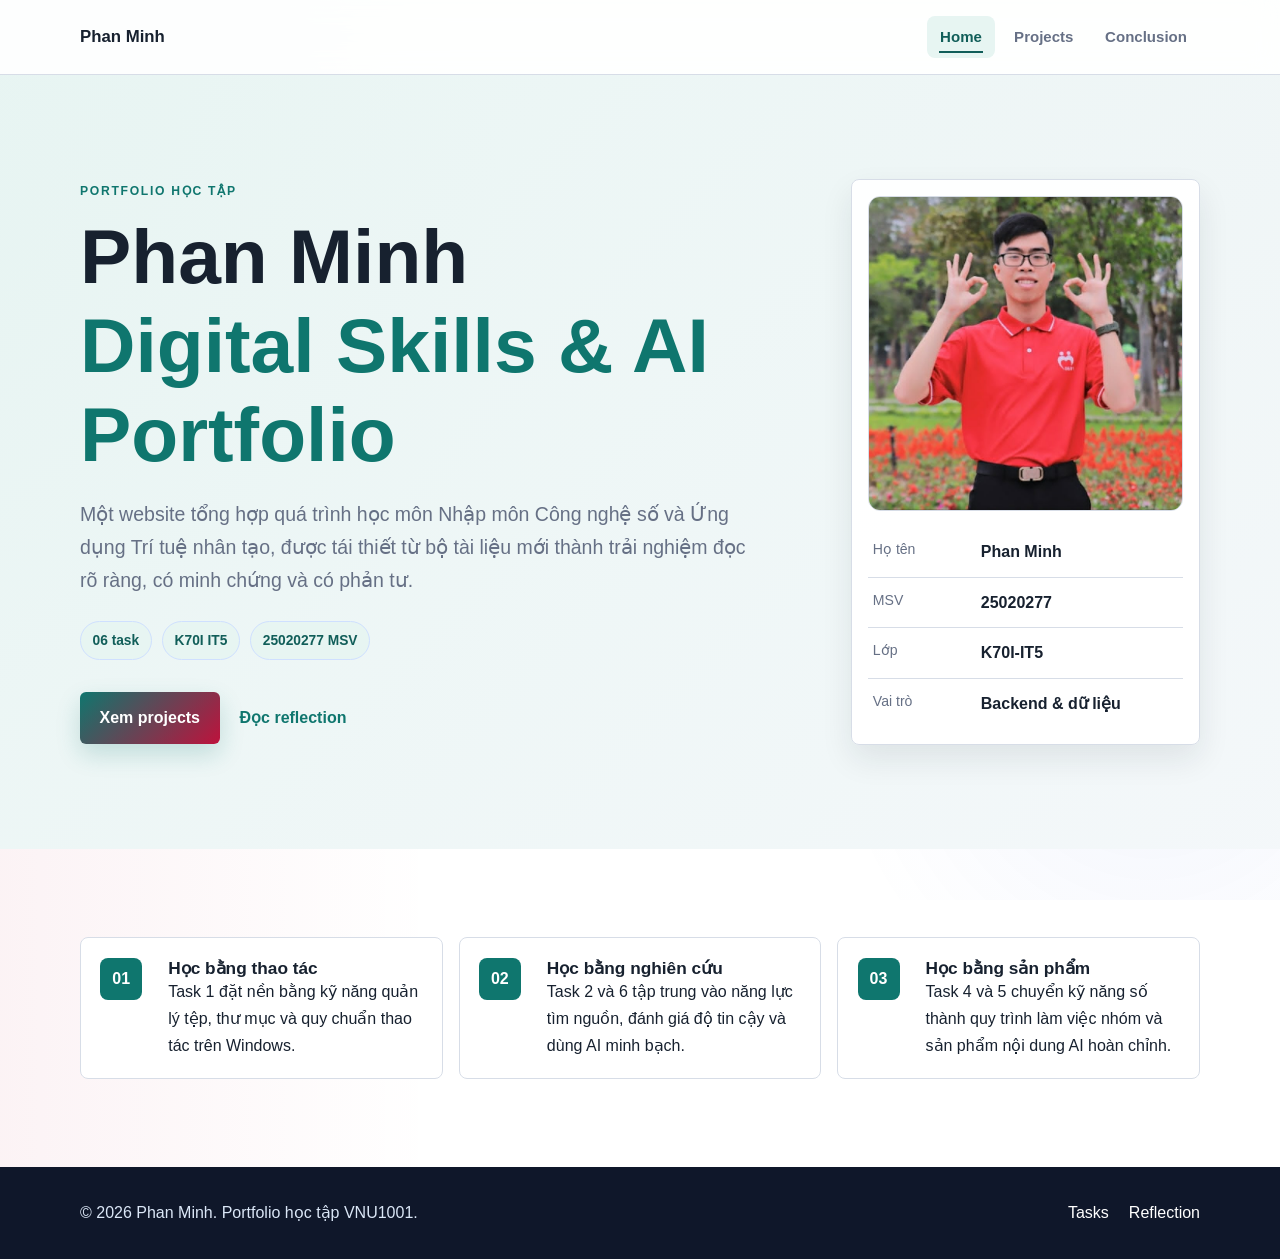
==== commit ab6195ab: "Final" ====
--- a/index.html
+++ b/index.html
@@ -5,7 +5,7 @@
     <meta name="viewport" content="width=device-width, initial-scale=1.0">
     <link rel="stylesheet" href="style.css?v=20260608-style2">
     <link rel="stylesheet" href="effects.css?v=20260608-block">
-    <script src="effects.js?v=20260608-block" defer></script>
+    <script src="effects.js?v=20260608-backfix" defer></script>
     <meta name="description" content="Portfolio học tập của Phan Minh về công nghệ số và AI.">
     <title>Giới thiệu | Portfolio Phan Minh</title>
 </head>
@@ -65,7 +65,6 @@
         <div class="container footer-wrapper">
             <p>&copy; 2026 Phan Minh. Portfolio học tập VNU1001.</p>
             <ul class="social-links" aria-label="Liên kết hồ sơ">
-                <li><a href="mailto:25020277@vnu.edu.vn">Email</a></li>
                 <li><a href="portfolio.html">Tasks</a></li>
                 <li><a href="conclusion.html">Reflection</a></li>
             </ul>
@@ -73,3 +72,5 @@
     </footer>
 </body>
 </html>
+
+
